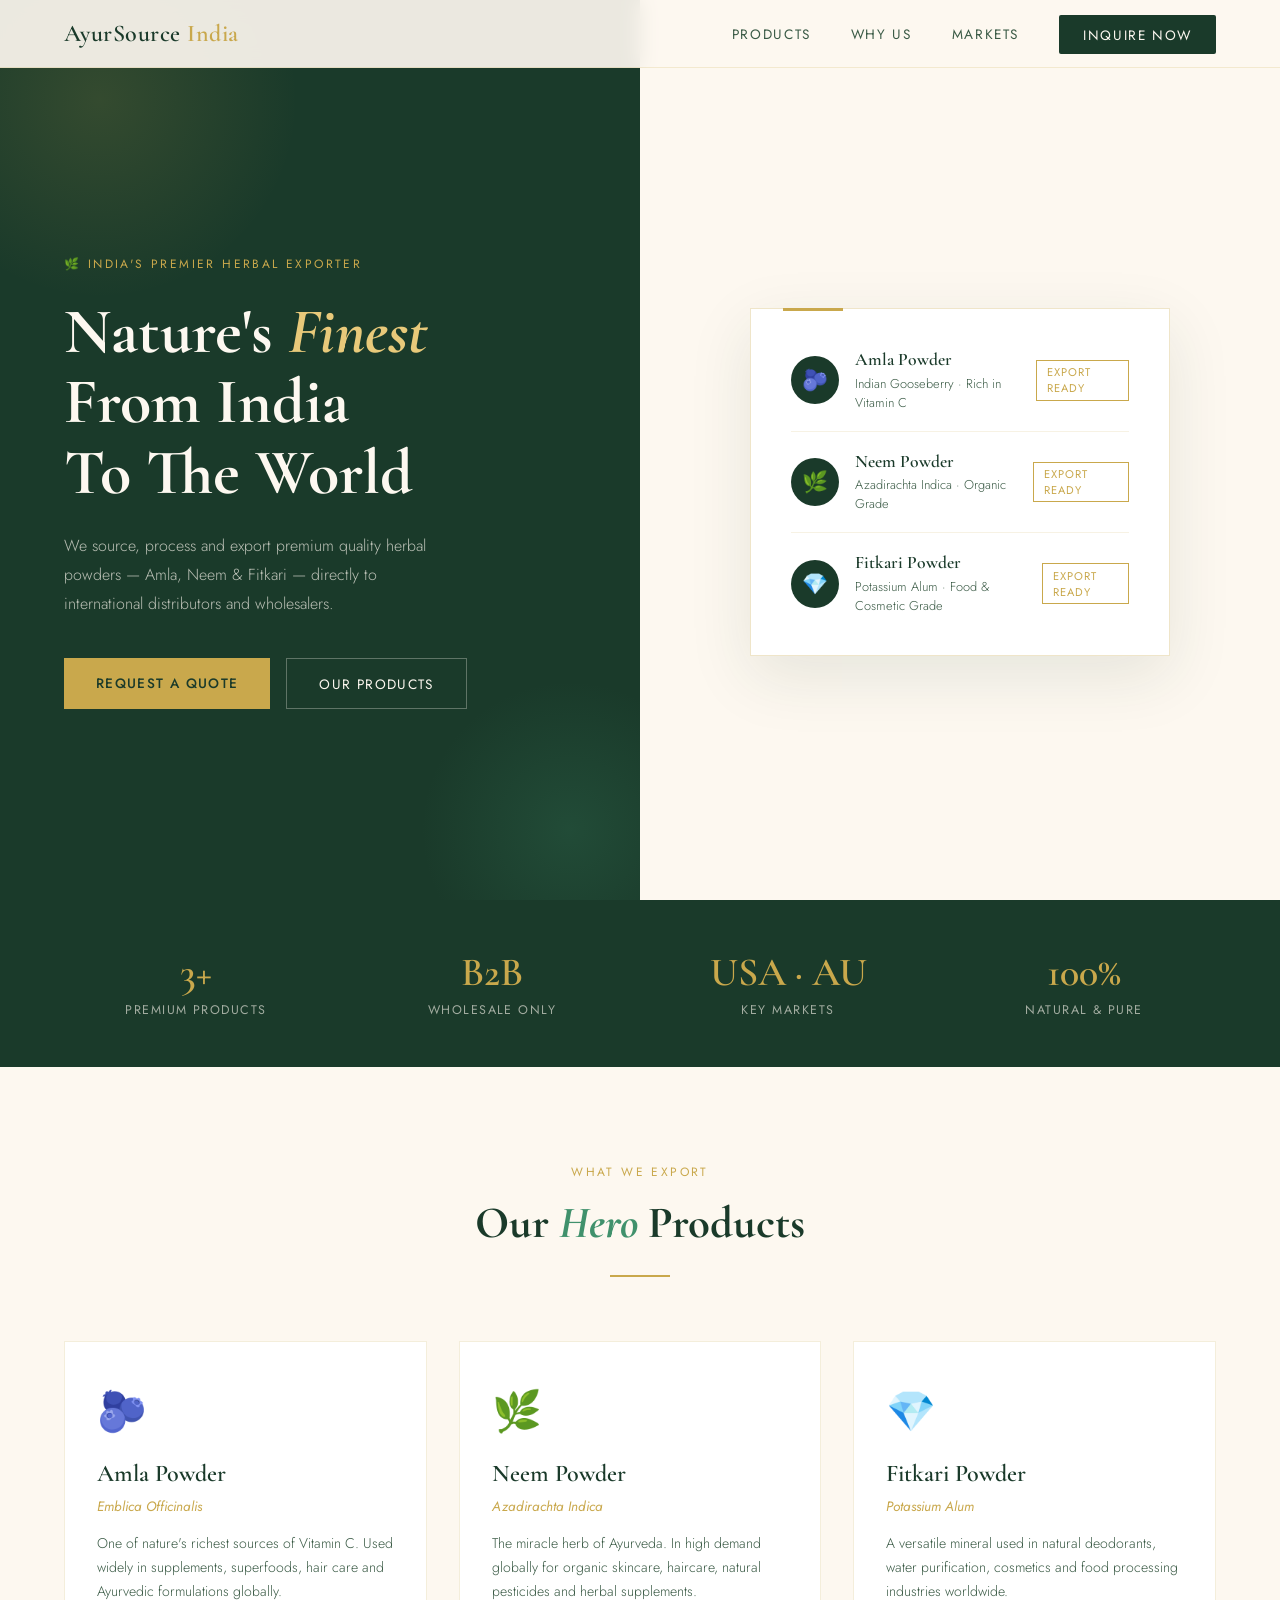
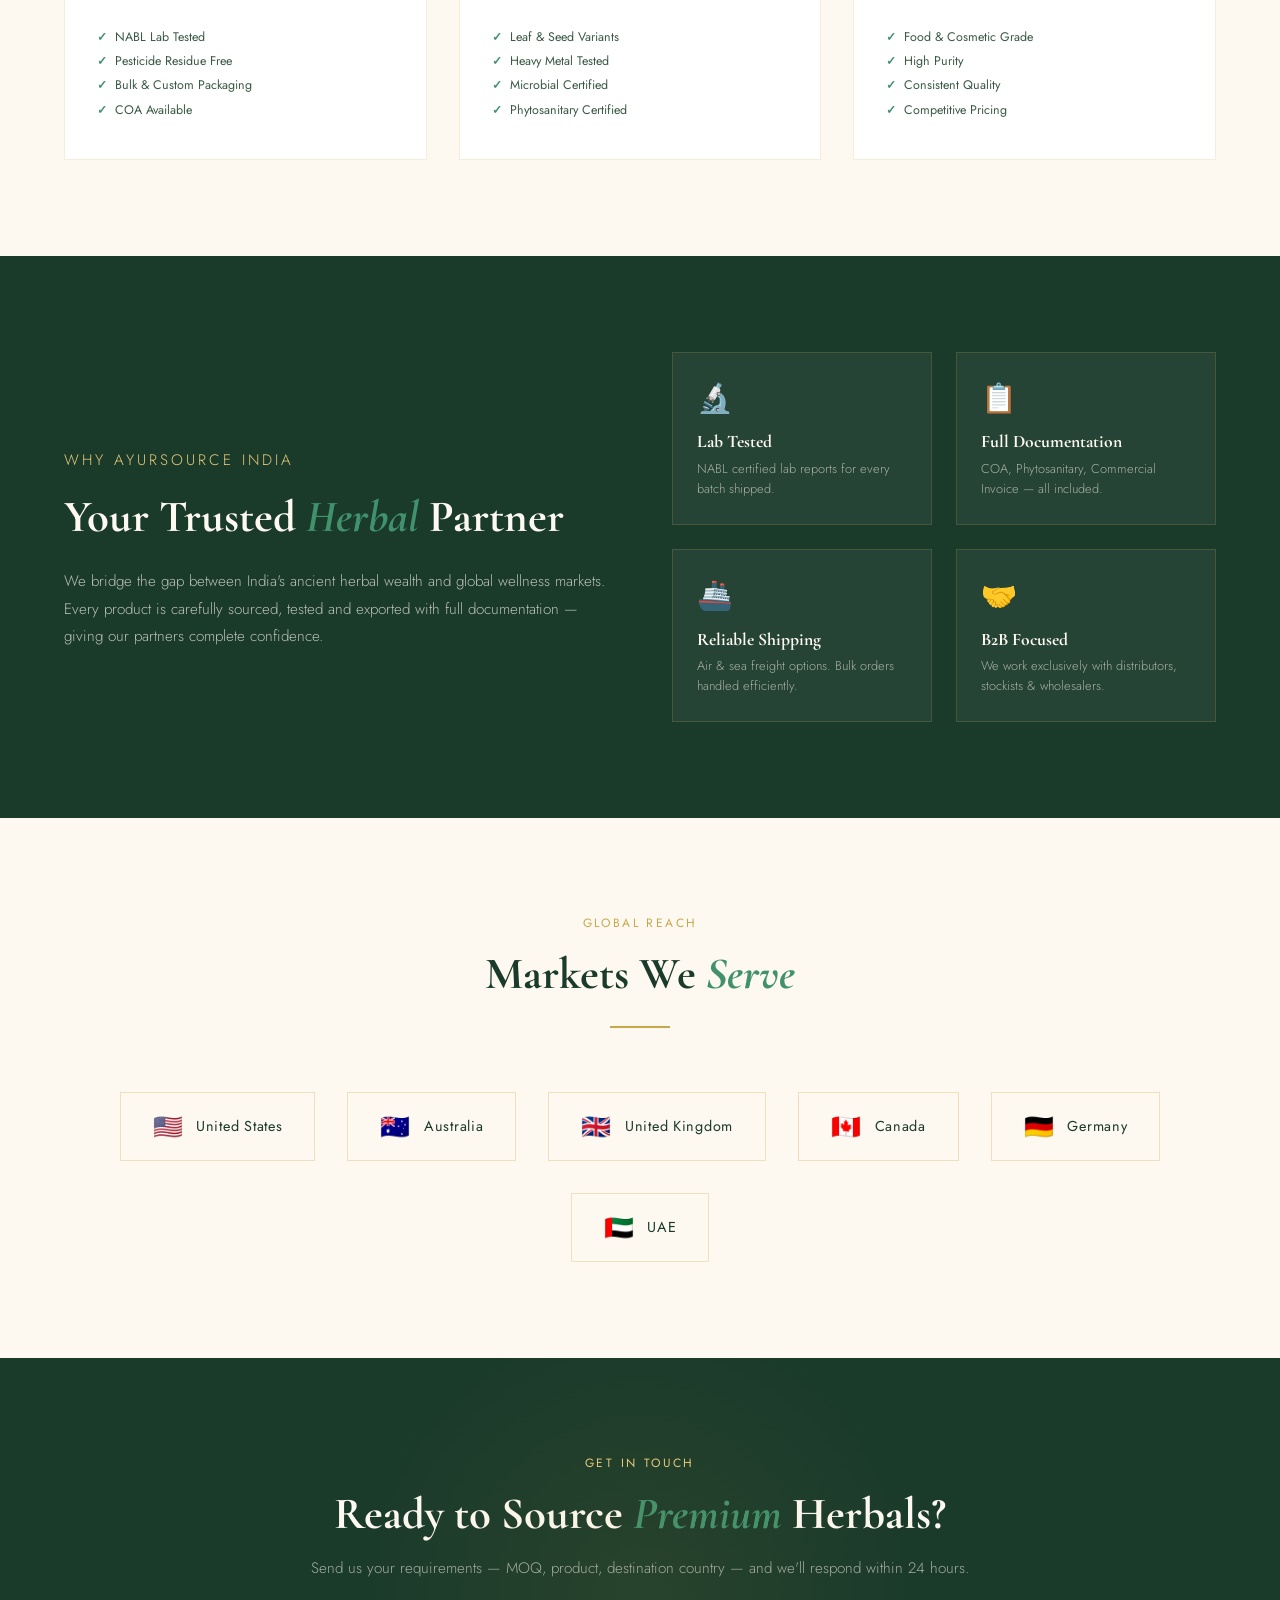
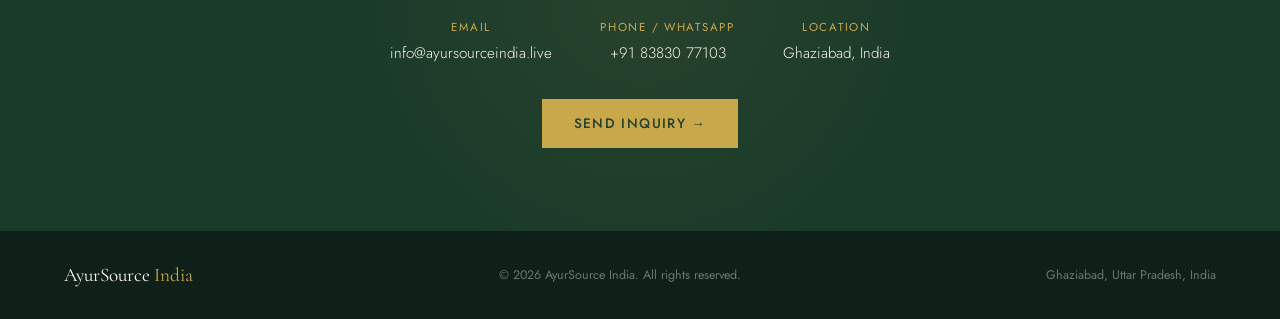
==== index.html @ c8646225 "Add files via upload" ====
<!DOCTYPE html>
<html lang="en">
<head>
<meta charset="UTF-8">
<meta name="viewport" content="width=device-width, initial-scale=1.0">
<title>AyurSource India — Premium Herbal Exports</title>
<link href="https://fonts.googleapis.com/css2?family=Cormorant+Garamond:ital,wght@0,400;0,600;1,400&family=Jost:wght@300;400;500&display=swap" rel="stylesheet">
<style>
  :root {
    --green-dark: #1a3a2a;
    --green-mid: #2d6a4f;
    --green-light: #40916c;
    --gold: #c9a84c;
    --gold-light: #e8c97a;
    --cream: #fdf8f0;
    --text-dark: #0f2018;
    --text-mid: #3a5a45;
  }

  * { margin: 0; padding: 0; box-sizing: border-box; }

  html { scroll-behavior: smooth; }

  body {
    font-family: 'Jost', sans-serif;
    background: var(--cream);
    color: var(--text-dark);
    overflow-x: hidden;
  }

  /* NAV */
  nav {
    position: fixed;
    top: 0; left: 0; right: 0;
    z-index: 100;
    display: flex;
    align-items: center;
    justify-content: space-between;
    padding: 1.2rem 4rem;
    background: rgba(253,248,240,0.92);
    backdrop-filter: blur(10px);
    border-bottom: 1px solid rgba(201,168,76,0.2);
  }

  .nav-logo {
    font-family: 'Cormorant Garamond', serif;
    font-size: 1.5rem;
    font-weight: 600;
    color: var(--green-dark);
    letter-spacing: 0.02em;
  }

  .nav-logo span { color: var(--gold); }

  .nav-links {
    display: flex;
    gap: 2.5rem;
    list-style: none;
  }

  .nav-links a {
    text-decoration: none;
    font-size: 0.85rem;
    font-weight: 400;
    letter-spacing: 0.12em;
    text-transform: uppercase;
    color: var(--text-mid);
    transition: color 0.3s;
  }

  .nav-links a:hover { color: var(--gold); }

  .nav-cta {
    background: var(--green-dark);
    color: var(--cream) !important;
    padding: 0.6rem 1.5rem;
    border-radius: 2px;
  }

  .nav-cta:hover { background: var(--gold); color: var(--green-dark) !important; }

  /* HERO */
  .hero {
    min-height: 100vh;
    display: grid;
    grid-template-columns: 1fr 1fr;
    position: relative;
    overflow: hidden;
  }

  .hero-left {
    background: var(--green-dark);
    display: flex;
    flex-direction: column;
    justify-content: center;
    padding: 8rem 4rem 4rem 4rem;
    position: relative;
    overflow: hidden;
  }

  .hero-left::before {
    content: '';
    position: absolute;
    top: -100px; left: -100px;
    width: 400px; height: 400px;
    background: radial-gradient(circle, rgba(201,168,76,0.15) 0%, transparent 70%);
    border-radius: 50%;
  }

  .hero-left::after {
    content: '';
    position: absolute;
    bottom: -80px; right: -80px;
    width: 300px; height: 300px;
    background: radial-gradient(circle, rgba(64,145,108,0.2) 0%, transparent 70%);
    border-radius: 50%;
  }

  .hero-tag {
    font-size: 0.75rem;
    letter-spacing: 0.2em;
    text-transform: uppercase;
    color: var(--gold);
    margin-bottom: 1.5rem;
    opacity: 0;
    animation: fadeUp 0.8s ease 0.2s forwards;
  }

  .hero-title {
    font-family: 'Cormorant Garamond', serif;
    font-size: 4rem;
    line-height: 1.1;
    color: var(--cream);
    margin-bottom: 1.5rem;
    opacity: 0;
    animation: fadeUp 0.8s ease 0.4s forwards;
  }

  .hero-title em {
    font-style: italic;
    color: var(--gold-light);
  }

  .hero-desc {
    font-size: 1rem;
    font-weight: 300;
    line-height: 1.8;
    color: rgba(253,248,240,0.7);
    max-width: 380px;
    margin-bottom: 2.5rem;
    opacity: 0;
    animation: fadeUp 0.8s ease 0.6s forwards;
  }

  .hero-btns {
    display: flex;
    gap: 1rem;
    opacity: 0;
    animation: fadeUp 0.8s ease 0.8s forwards;
  }

  .btn-primary {
    background: var(--gold);
    color: var(--green-dark);
    padding: 0.9rem 2rem;
    font-family: 'Jost', sans-serif;
    font-size: 0.85rem;
    font-weight: 500;
    letter-spacing: 0.1em;
    text-transform: uppercase;
    text-decoration: none;
    border: none;
    cursor: pointer;
    transition: all 0.3s;
  }

  .btn-primary:hover {
    background: var(--gold-light);
    transform: translateY(-2px);
  }

  .btn-outline {
    background: transparent;
    color: var(--cream);
    padding: 0.9rem 2rem;
    font-family: 'Jost', sans-serif;
    font-size: 0.85rem;
    font-weight: 400;
    letter-spacing: 0.1em;
    text-transform: uppercase;
    text-decoration: none;
    border: 1px solid rgba(253,248,240,0.3);
    transition: all 0.3s;
  }

  .btn-outline:hover {
    border-color: var(--gold);
    color: var(--gold);
  }

  .hero-right {
    background: var(--cream);
    display: flex;
    align-items: center;
    justify-content: center;
    padding: 8rem 4rem 4rem 4rem;
    position: relative;
  }

  .hero-visual {
    width: 100%;
    max-width: 420px;
    position: relative;
  }

  .hero-card {
    background: white;
    border: 1px solid rgba(201,168,76,0.3);
    padding: 2.5rem;
    position: relative;
    box-shadow: 0 20px 60px rgba(26,58,42,0.1);
    opacity: 0;
    animation: fadeIn 1s ease 0.6s forwards;
  }

  .hero-card::before {
    content: '';
    position: absolute;
    top: -1px; left: 2rem;
    width: 60px; height: 3px;
    background: var(--gold);
  }

  .product-list {
    list-style: none;
    display: flex;
    flex-direction: column;
    gap: 1.2rem;
  }

  .product-item {
    display: flex;
    align-items: center;
    gap: 1rem;
    padding-bottom: 1.2rem;
    border-bottom: 1px solid rgba(201,168,76,0.15);
  }

  .product-item:last-child { border-bottom: none; padding-bottom: 0; }

  .product-icon {
    width: 48px; height: 48px;
    background: var(--green-dark);
    border-radius: 50%;
    display: flex;
    align-items: center;
    justify-content: center;
    font-size: 1.3rem;
    flex-shrink: 0;
  }

  .product-info h3 {
    font-family: 'Cormorant Garamond', serif;
    font-size: 1.1rem;
    font-weight: 600;
    color: var(--green-dark);
  }

  .product-info p {
    font-size: 0.8rem;
    color: var(--text-mid);
    font-weight: 300;
    margin-top: 0.2rem;
  }

  .product-badge {
    margin-left: auto;
    font-size: 0.7rem;
    letter-spacing: 0.1em;
    text-transform: uppercase;
    color: var(--gold);
    border: 1px solid var(--gold);
    padding: 0.2rem 0.6rem;
  }

  /* STATS */
  .stats {
    background: var(--green-dark);
    padding: 3rem 4rem;
    display: grid;
    grid-template-columns: repeat(4, 1fr);
    gap: 2rem;
    text-align: center;
  }

  .stat-item {}

  .stat-num {
    font-family: 'Cormorant Garamond', serif;
    font-size: 2.5rem;
    color: var(--gold);
    font-weight: 600;
  }

  .stat-label {
    font-size: 0.78rem;
    letter-spacing: 0.12em;
    text-transform: uppercase;
    color: rgba(253,248,240,0.6);
    margin-top: 0.3rem;
  }

  /* PRODUCTS SECTION */
  .section {
    padding: 6rem 4rem;
  }

  .section-header {
    text-align: center;
    margin-bottom: 4rem;
  }

  .section-tag {
    font-size: 0.75rem;
    letter-spacing: 0.2em;
    text-transform: uppercase;
    color: var(--gold);
    margin-bottom: 1rem;
  }

  .section-title {
    font-family: 'Cormorant Garamond', serif;
    font-size: 2.8rem;
    color: var(--green-dark);
    line-height: 1.2;
  }

  .section-title em { font-style: italic; color: var(--green-light); }

  .products-grid {
    display: grid;
    grid-template-columns: repeat(3, 1fr);
    gap: 2rem;
  }

  .product-card {
    border: 1px solid rgba(201,168,76,0.2);
    padding: 2.5rem 2rem;
    position: relative;
    transition: all 0.3s;
    background: white;
  }

  .product-card:hover {
    border-color: var(--gold);
    transform: translateY(-4px);
    box-shadow: 0 20px 40px rgba(26,58,42,0.1);
  }

  .product-card::after {
    content: '';
    position: absolute;
    bottom: 0; left: 0;
    width: 0; height: 2px;
    background: var(--gold);
    transition: width 0.3s;
  }

  .product-card:hover::after { width: 100%; }

  .pc-emoji { font-size: 2.5rem; margin-bottom: 1.2rem; display: block; }

  .pc-name {
    font-family: 'Cormorant Garamond', serif;
    font-size: 1.5rem;
    font-weight: 600;
    color: var(--green-dark);
    margin-bottom: 0.5rem;
  }

  .pc-hindi {
    font-size: 0.85rem;
    color: var(--gold);
    font-style: italic;
    margin-bottom: 1rem;
  }

  .pc-desc {
    font-size: 0.88rem;
    line-height: 1.7;
    color: var(--text-mid);
    font-weight: 300;
    margin-bottom: 1.5rem;
  }

  .pc-specs {
    display: flex;
    flex-direction: column;
    gap: 0.4rem;
  }

  .pc-spec {
    font-size: 0.78rem;
    color: var(--text-mid);
    display: flex;
    align-items: center;
    gap: 0.5rem;
  }

  .pc-spec::before {
    content: '✓';
    color: var(--green-light);
    font-weight: bold;
  }

  /* WHY US */
  .why-section {
    background: var(--green-dark);
    padding: 6rem 4rem;
  }

  .why-grid {
    display: grid;
    grid-template-columns: 1fr 1fr;
    gap: 4rem;
    align-items: center;
  }

  .why-left .section-tag { color: var(--gold-light); }

  .why-left .section-title { color: var(--cream); }

  .why-left p {
    font-size: 0.95rem;
    line-height: 1.8;
    color: rgba(253,248,240,0.7);
    margin-top: 1.5rem;
    font-weight: 300;
  }

  .why-features {
    display: grid;
    grid-template-columns: 1fr 1fr;
    gap: 1.5rem;
  }

  .why-feature {
    background: rgba(253,248,240,0.05);
    border: 1px solid rgba(201,168,76,0.2);
    padding: 1.5rem;
    transition: all 0.3s;
  }

  .why-feature:hover {
    background: rgba(201,168,76,0.1);
    border-color: var(--gold);
  }

  .wf-icon { font-size: 1.8rem; margin-bottom: 0.8rem; }

  .wf-title {
    font-family: 'Cormorant Garamond', serif;
    font-size: 1.1rem;
    color: var(--cream);
    margin-bottom: 0.4rem;
  }

  .wf-desc {
    font-size: 0.8rem;
    color: rgba(253,248,240,0.6);
    font-weight: 300;
    line-height: 1.6;
  }

  /* MARKETS */
  .markets {
    padding: 6rem 4rem;
    text-align: center;
  }

  .markets-row {
    display: flex;
    justify-content: center;
    gap: 2rem;
    margin-top: 3rem;
    flex-wrap: wrap;
  }

  .market-chip {
    display: flex;
    align-items: center;
    gap: 0.8rem;
    padding: 1rem 2rem;
    border: 1px solid rgba(201,168,76,0.3);
    font-size: 0.9rem;
    color: var(--green-dark);
    font-weight: 400;
    letter-spacing: 0.05em;
    transition: all 0.3s;
  }

  .market-chip:hover {
    background: var(--green-dark);
    color: var(--cream);
    border-color: var(--green-dark);
  }

  .market-flag { font-size: 1.5rem; }

  /* CONTACT */
  .contact {
    background: var(--green-dark);
    padding: 6rem 4rem;
    text-align: center;
    position: relative;
    overflow: hidden;
  }

  .contact::before {
    content: '';
    position: absolute;
    top: 50%; left: 50%;
    transform: translate(-50%, -50%);
    width: 600px; height: 600px;
    background: radial-gradient(circle, rgba(201,168,76,0.08) 0%, transparent 70%);
    border-radius: 50%;
    pointer-events: none;
  }

  .contact .section-tag { color: var(--gold-light); }
  .contact .section-title { color: var(--cream); margin-bottom: 1rem; }

  .contact-sub {
    font-size: 0.95rem;
    color: rgba(253,248,240,0.6);
    font-weight: 300;
    margin-bottom: 2.5rem;
  }

  .contact-info {
    display: flex;
    justify-content: center;
    gap: 3rem;
    margin-bottom: 3rem;
    flex-wrap: wrap;
  }

  .contact-item {
    display: flex;
    flex-direction: column;
    align-items: center;
    gap: 0.4rem;
  }

  .contact-item-label {
    font-size: 0.72rem;
    letter-spacing: 0.15em;
    text-transform: uppercase;
    color: var(--gold);
  }

  .contact-item-value {
    font-size: 0.95rem;
    color: var(--cream);
    font-weight: 300;
  }

  /* FOOTER */
  footer {
    background: var(--text-dark);
    padding: 2rem 4rem;
    display: flex;
    justify-content: space-between;
    align-items: center;
  }

  .footer-logo {
    font-family: 'Cormorant Garamond', serif;
    font-size: 1.2rem;
    color: var(--cream);
  }

  .footer-logo span { color: var(--gold); }

  footer p {
    font-size: 0.78rem;
    color: rgba(253,248,240,0.4);
  }

  /* ANIMATIONS */
  @keyframes fadeUp {
    from { opacity: 0; transform: translateY(20px); }
    to { opacity: 1; transform: translateY(0); }
  }

  @keyframes fadeIn {
    from { opacity: 0; }
    to { opacity: 1; }
  }

  /* DIVIDER */
  .gold-divider {
    width: 60px; height: 2px;
    background: var(--gold);
    margin: 1.5rem auto;
  }
</style>
</head>
<body>

<!-- NAV -->
<nav>
  <div class="nav-logo">AyurSource <span>India</span></div>
  <ul class="nav-links">
    <li><a href="#products">Products</a></li>
    <li><a href="#why">Why Us</a></li>
    <li><a href="#markets">Markets</a></li>
    <li><a href="#contact" class="nav-cta">Inquire Now</a></li>
  </ul>
</nav>

<!-- HERO -->
<section class="hero">
  <div class="hero-left">
    <p class="hero-tag">🌿 India's Premier Herbal Exporter</p>
    <h1 class="hero-title">Nature's <em>Finest</em><br>From India<br>To The World</h1>
    <p class="hero-desc">We source, process and export premium quality herbal powders — Amla, Neem & Fitkari — directly to international distributors and wholesalers.</p>
    <div class="hero-btns">
      <a href="#contact" class="btn-primary">Request a Quote</a>
      <a href="#products" class="btn-outline">Our Products</a>
    </div>
  </div>
  <div class="hero-right">
    <div class="hero-visual">
      <div class="hero-card">
        <ul class="product-list">
          <li class="product-item">
            <div class="product-icon">🫐</div>
            <div class="product-info">
              <h3>Amla Powder</h3>
              <p>Indian Gooseberry · Rich in Vitamin C</p>
            </div>
            <span class="product-badge">Export Ready</span>
          </li>
          <li class="product-item">
            <div class="product-icon">🌿</div>
            <div class="product-info">
              <h3>Neem Powder</h3>
              <p>Azadirachta Indica · Organic Grade</p>
            </div>
            <span class="product-badge">Export Ready</span>
          </li>
          <li class="product-item">
            <div class="product-icon">💎</div>
            <div class="product-info">
              <h3>Fitkari Powder</h3>
              <p>Potassium Alum · Food & Cosmetic Grade</p>
            </div>
            <span class="product-badge">Export Ready</span>
          </li>
        </ul>
      </div>
    </div>
  </div>
</section>

<!-- STATS -->
<div class="stats">
  <div class="stat-item">
    <div class="stat-num">3+</div>
    <div class="stat-label">Premium Products</div>
  </div>
  <div class="stat-item">
    <div class="stat-num">B2B</div>
    <div class="stat-label">Wholesale Only</div>
  </div>
  <div class="stat-item">
    <div class="stat-num">USA · AU</div>
    <div class="stat-label">Key Markets</div>
  </div>
  <div class="stat-item">
    <div class="stat-num">100%</div>
    <div class="stat-label">Natural & Pure</div>
  </div>
</div>

<!-- PRODUCTS -->
<section class="section" id="products">
  <div class="section-header">
    <p class="section-tag">What We Export</p>
    <h2 class="section-title">Our <em>Hero</em> Products</h2>
    <div class="gold-divider"></div>
  </div>
  <div class="products-grid">
    <div class="product-card">
      <span class="pc-emoji">🫐</span>
      <h3 class="pc-name">Amla Powder</h3>
      <p class="pc-hindi">Emblica Officinalis</p>
      <p class="pc-desc">One of nature's richest sources of Vitamin C. Used widely in supplements, superfoods, hair care and Ayurvedic formulations globally.</p>
      <div class="pc-specs">
        <span class="pc-spec">NABL Lab Tested</span>
        <span class="pc-spec">Pesticide Residue Free</span>
        <span class="pc-spec">Bulk & Custom Packaging</span>
        <span class="pc-spec">COA Available</span>
      </div>
    </div>
    <div class="product-card">
      <span class="pc-emoji">🌿</span>
      <h3 class="pc-name">Neem Powder</h3>
      <p class="pc-hindi">Azadirachta Indica</p>
      <p class="pc-desc">The miracle herb of Ayurveda. In high demand globally for organic skincare, haircare, natural pesticides and herbal supplements.</p>
      <div class="pc-specs">
        <span class="pc-spec">Leaf & Seed Variants</span>
        <span class="pc-spec">Heavy Metal Tested</span>
        <span class="pc-spec">Microbial Certified</span>
        <span class="pc-spec">Phytosanitary Certified</span>
      </div>
    </div>
    <div class="product-card">
      <span class="pc-emoji">💎</span>
      <h3 class="pc-name">Fitkari Powder</h3>
      <p class="pc-hindi">Potassium Alum</p>
      <p class="pc-desc">A versatile mineral used in natural deodorants, water purification, cosmetics and food processing industries worldwide.</p>
      <div class="pc-specs">
        <span class="pc-spec">Food & Cosmetic Grade</span>
        <span class="pc-spec">High Purity</span>
        <span class="pc-spec">Consistent Quality</span>
        <span class="pc-spec">Competitive Pricing</span>
      </div>
    </div>
  </div>
</section>

<!-- WHY US -->
<section class="why-section" id="why">
  <div class="why-grid">
    <div class="why-left">
      <p class="section-tag">Why AyurSource India</p>
      <h2 class="section-title">Your Trusted <em>Herbal</em> Partner</h2>
      <p>We bridge the gap between India's ancient herbal wealth and global wellness markets. Every product is carefully sourced, tested and exported with full documentation — giving our partners complete confidence.</p>
    </div>
    <div class="why-features">
      <div class="why-feature">
        <div class="wf-icon">🔬</div>
        <h4 class="wf-title">Lab Tested</h4>
        <p class="wf-desc">NABL certified lab reports for every batch shipped.</p>
      </div>
      <div class="why-feature">
        <div class="wf-icon">📋</div>
        <h4 class="wf-title">Full Documentation</h4>
        <p class="wf-desc">COA, Phytosanitary, Commercial Invoice — all included.</p>
      </div>
      <div class="why-feature">
        <div class="wf-icon">🚢</div>
        <h4 class="wf-title">Reliable Shipping</h4>
        <p class="wf-desc">Air & sea freight options. Bulk orders handled efficiently.</p>
      </div>
      <div class="why-feature">
        <div class="wf-icon">🤝</div>
        <h4 class="wf-title">B2B Focused</h4>
        <p class="wf-desc">We work exclusively with distributors, stockists & wholesalers.</p>
      </div>
    </div>
  </div>
</section>

<!-- MARKETS -->
<section class="markets" id="markets">
  <div class="section-header">
    <p class="section-tag">Global Reach</p>
    <h2 class="section-title">Markets We <em>Serve</em></h2>
    <div class="gold-divider"></div>
  </div>
  <div class="markets-row">
    <div class="market-chip"><span class="market-flag">🇺🇸</span> United States</div>
    <div class="market-chip"><span class="market-flag">🇦🇺</span> Australia</div>
    <div class="market-chip"><span class="market-flag">🇬🇧</span> United Kingdom</div>
    <div class="market-chip"><span class="market-flag">🇨🇦</span> Canada</div>
    <div class="market-chip"><span class="market-flag">🇩🇪</span> Germany</div>
    <div class="market-chip"><span class="market-flag">🇦🇪</span> UAE</div>
  </div>
</section>

<!-- CONTACT -->
<section class="contact" id="contact">
  <p class="section-tag">Get In Touch</p>
  <h2 class="section-title">Ready to Source <em>Premium</em> Herbals?</h2>
  <p class="contact-sub">Send us your requirements — MOQ, product, destination country — and we'll respond within 24 hours.</p>
  <div class="contact-info">
    <div class="contact-item">
      <span class="contact-item-label">Email</span>
      <span class="contact-item-value">info@ayursourceindia.live</span>
    </div>
    <div class="contact-item">
      <span class="contact-item-label">Phone / WhatsApp</span>
      <span class="contact-item-value">+91 83830 77103</span>
    </div>
    <div class="contact-item">
      <span class="contact-item-label">Location</span>
      <span class="contact-item-value">Ghaziabad, India</span>
    </div>
  </div>
  <a href="mailto:info@ayursourceindia.live" class="btn-primary">Send Inquiry →</a>
</section>

<!-- FOOTER -->
<footer>
  <div class="footer-logo">AyurSource <span>India</span></div>
  <p>© 2026 AyurSource India. All rights reserved.</p>
  <p>Ghaziabad, Uttar Pradesh, India</p>
</footer>

</body>
</html>
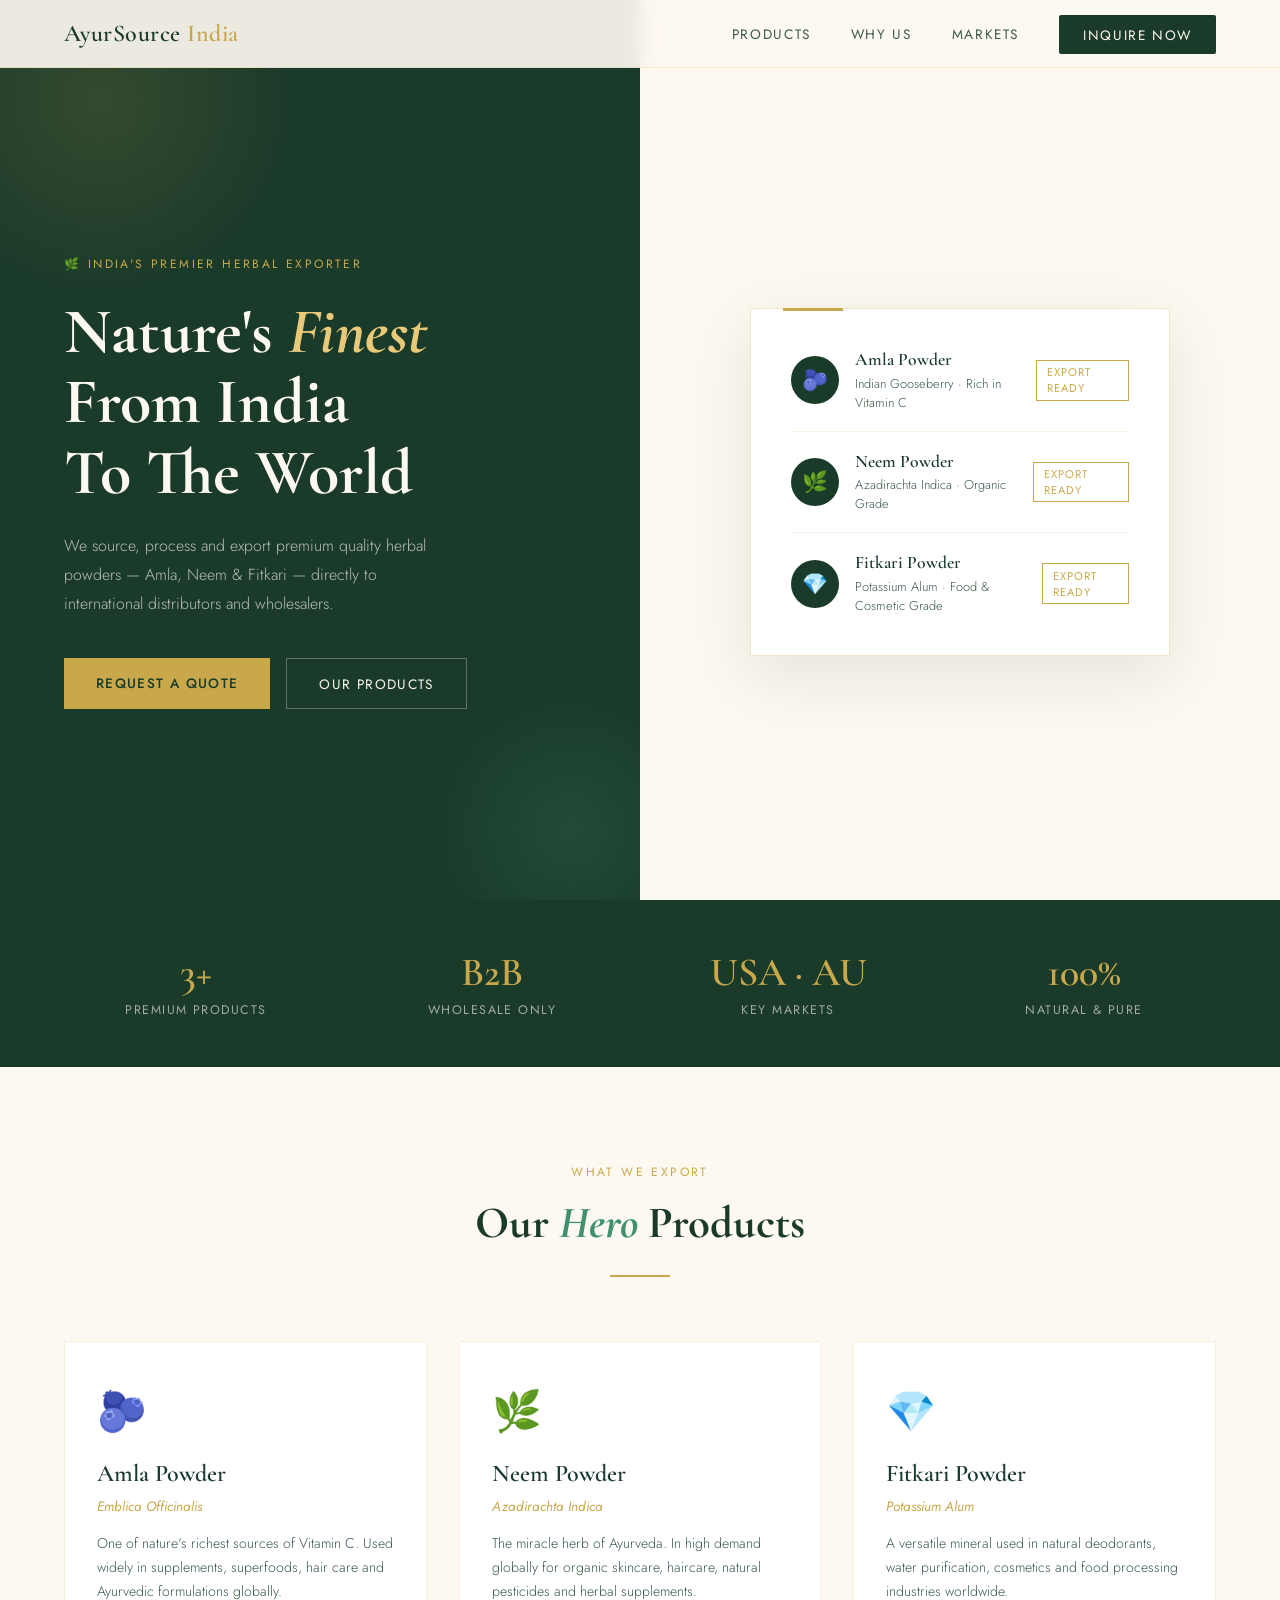
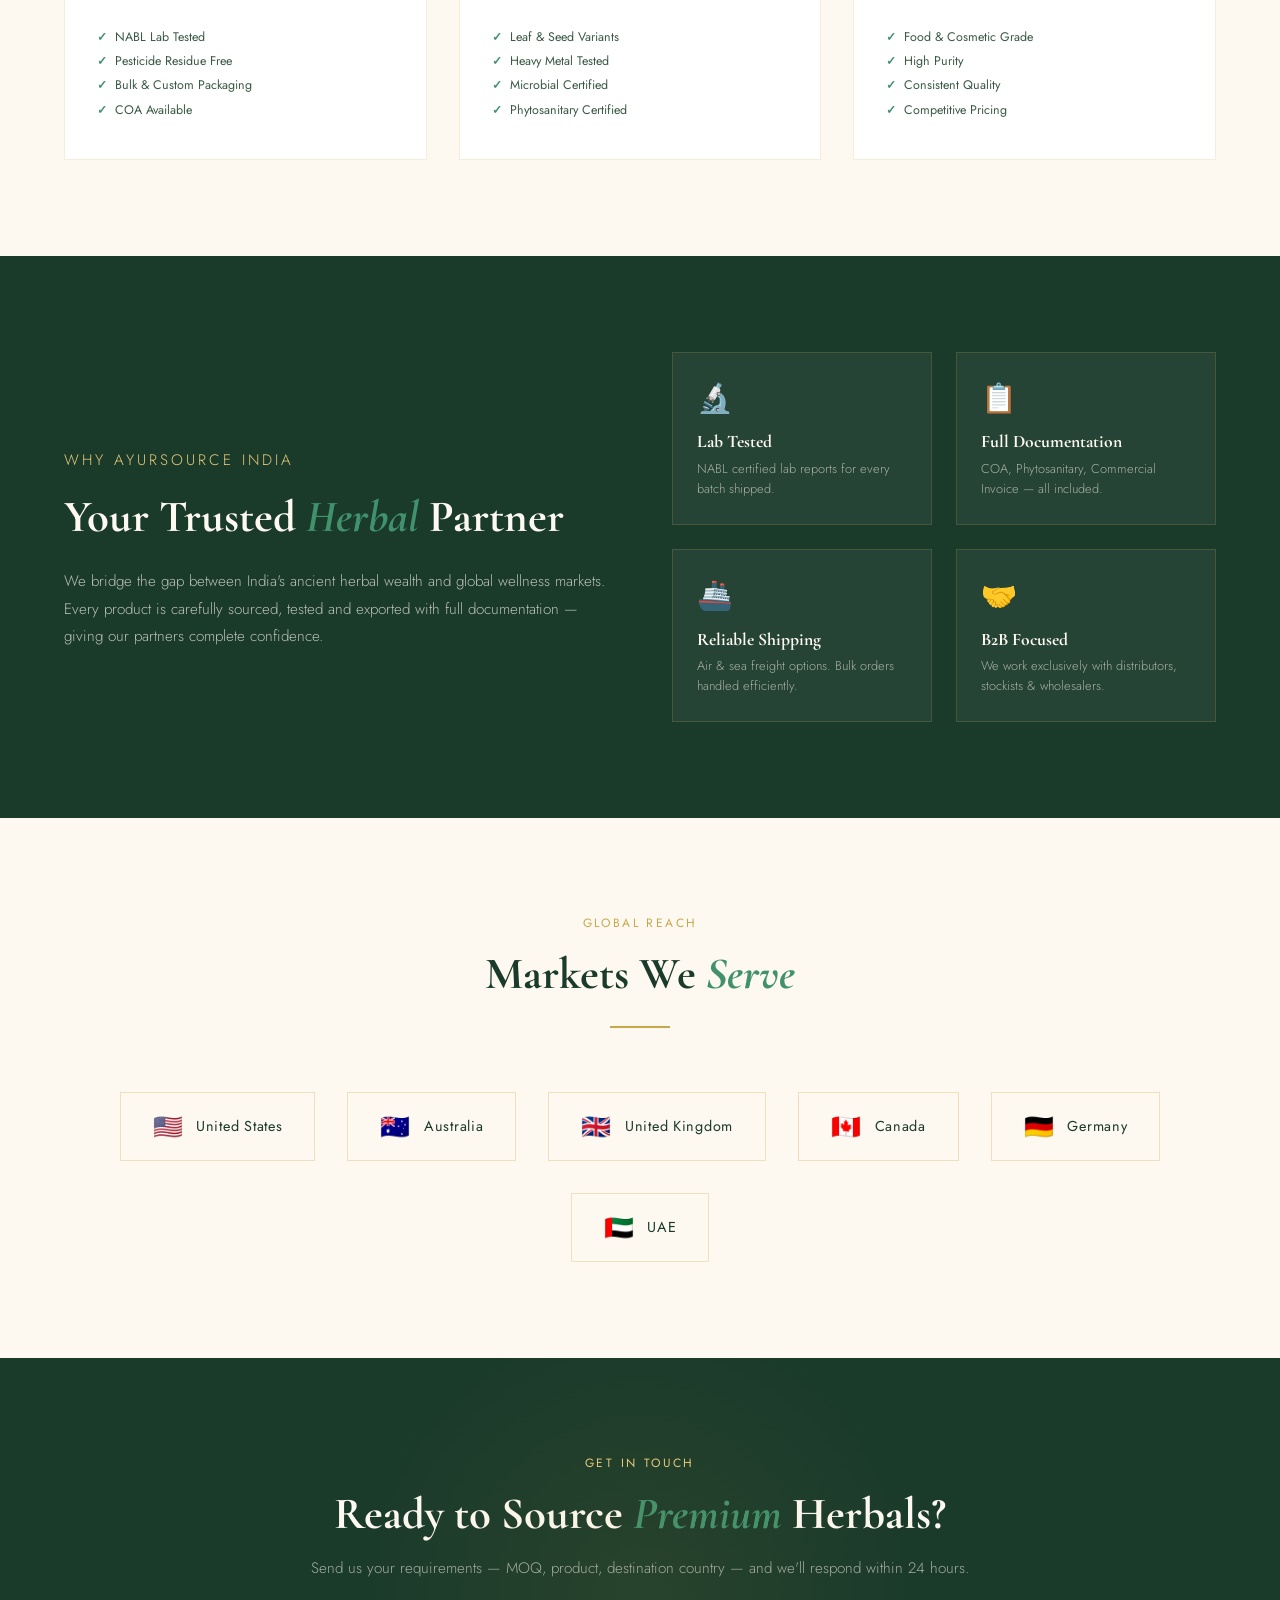
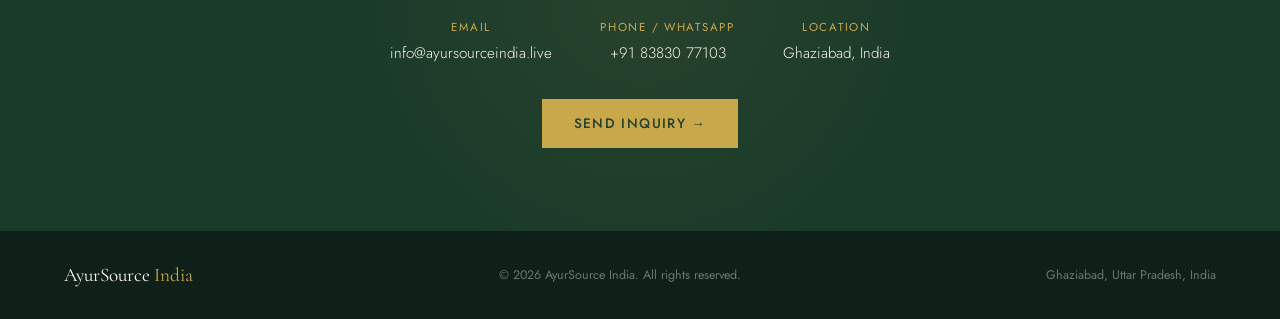
==== commit fb514984: "Add files via upload" ====
--- a/index.html
+++ b/index.html
@@ -604,6 +604,150 @@
     background: var(--gold);
     margin: 1.5rem auto;
   }
+
+  /* HAMBURGER */
+  .hamburger {
+    display: none;
+    flex-direction: column;
+    gap: 5px;
+    cursor: pointer;
+    padding: 4px;
+  }
+
+  .hamburger span {
+    display: block;
+    width: 24px;
+    height: 2px;
+    background: var(--green-dark);
+    transition: all 0.3s;
+  }
+
+  /* MOBILE */
+  @media (max-width: 768px) {
+    nav {
+      padding: 1rem 1.2rem;
+    }
+
+    .hamburger { display: flex; }
+
+    .nav-links {
+      display: none;
+      position: fixed;
+      top: 56px; left: 0; right: 0;
+      background: var(--cream);
+      flex-direction: column;
+      gap: 0;
+      padding: 0;
+      border-bottom: 2px solid var(--gold);
+      z-index: 99;
+    }
+
+    .nav-links.open { display: flex; }
+
+    .nav-links li { border-bottom: 1px solid rgba(201,168,76,0.15); }
+
+    .nav-links a {
+      display: block;
+      padding: 1rem 1.5rem;
+      font-size: 0.9rem;
+    }
+
+    .nav-cta {
+      margin: 0.8rem 1.2rem;
+      text-align: center;
+      border-radius: 2px;
+    }
+
+    /* HERO */
+    .hero {
+      grid-template-columns: 1fr;
+      min-height: auto;
+    }
+
+    .hero-left {
+      padding: 7rem 1.5rem 3rem;
+    }
+
+    .hero-title { font-size: 2.6rem; }
+
+    .hero-right {
+      padding: 2rem 1.5rem 3rem;
+    }
+
+    .hero-btns {
+      flex-direction: column;
+      gap: 0.8rem;
+    }
+
+    .btn-primary, .btn-outline {
+      text-align: center;
+    }
+
+    /* STATS */
+    .stats {
+      grid-template-columns: repeat(2, 1fr);
+      padding: 2rem 1.5rem;
+      gap: 1.5rem;
+    }
+
+    /* SECTIONS */
+    .section { padding: 3.5rem 1.5rem; }
+
+    .section-title { font-size: 2rem; }
+
+    .products-grid {
+      grid-template-columns: 1fr;
+      gap: 1.5rem;
+    }
+
+    /* WHY */
+    .why-section { padding: 3.5rem 1.5rem; }
+
+    .why-grid {
+      grid-template-columns: 1fr;
+      gap: 2.5rem;
+    }
+
+    .why-features {
+      grid-template-columns: 1fr 1fr;
+    }
+
+    /* MARKETS */
+    .markets { padding: 3.5rem 1.5rem; }
+
+    .markets-row {
+      gap: 0.8rem;
+    }
+
+    .market-chip {
+      padding: 0.7rem 1.2rem;
+      font-size: 0.82rem;
+    }
+
+    /* CONTACT */
+    .contact { padding: 3.5rem 1.5rem; }
+
+    .contact-info {
+      flex-direction: column;
+      gap: 1.5rem;
+      align-items: flex-start;
+      text-align: left;
+    }
+
+    /* FOOTER */
+    footer {
+      flex-direction: column;
+      gap: 0.5rem;
+      text-align: center;
+      padding: 1.5rem 1.2rem;
+    }
+  }
+
+  @media (max-width: 400px) {
+    .hero-title { font-size: 2.1rem; }
+    .stats { grid-template-columns: 1fr 1fr; }
+    .why-features { grid-template-columns: 1fr; }
+  }
 </style>
 </head>
 <body>
@@ -611,6 +755,9 @@
 <!-- NAV -->
 <nav>
   <div class="nav-logo">AyurSource <span>India</span></div>
+  <div class="hamburger" onclick="document.querySelector('.nav-links').classList.toggle('open')">
+    <span></span><span></span><span></span>
+  </div>
   <ul class="nav-links">
     <li><a href="#products">Products</a></li>
     <li><a href="#why">Why Us</a></li>
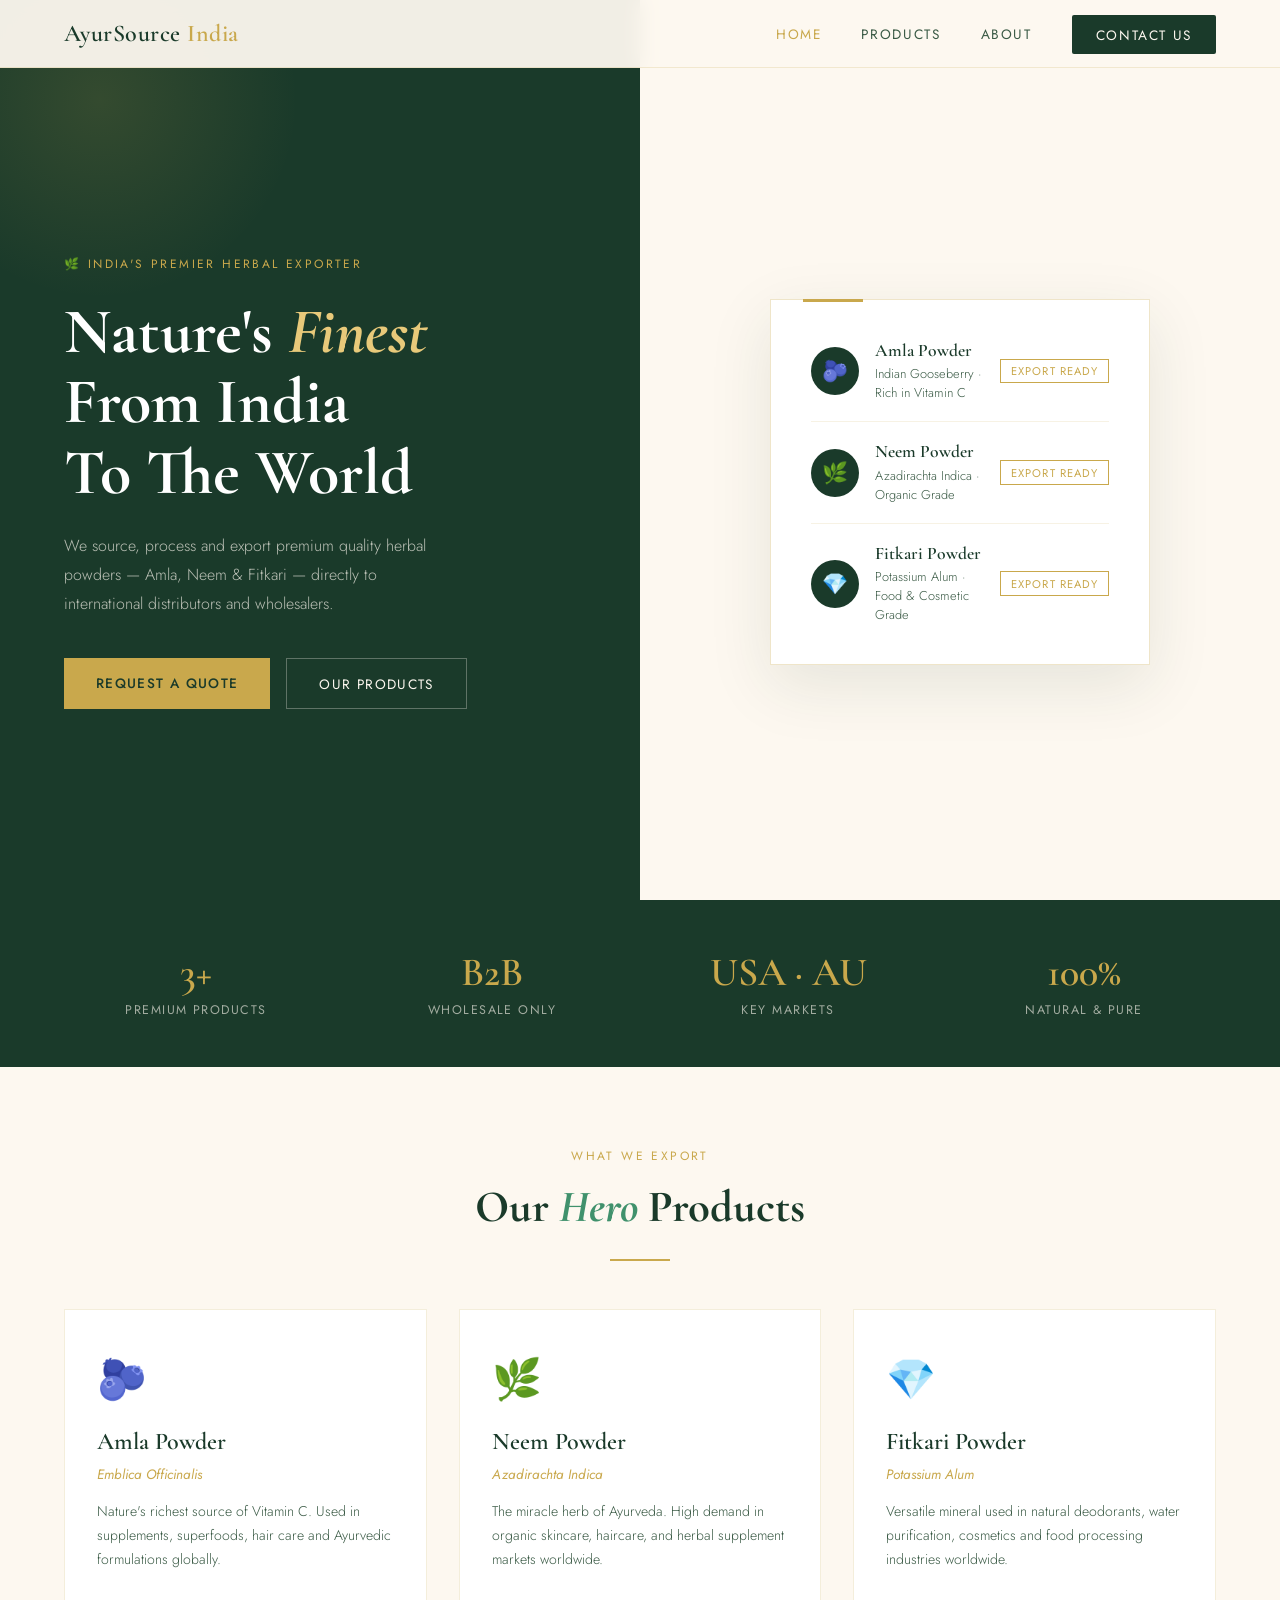
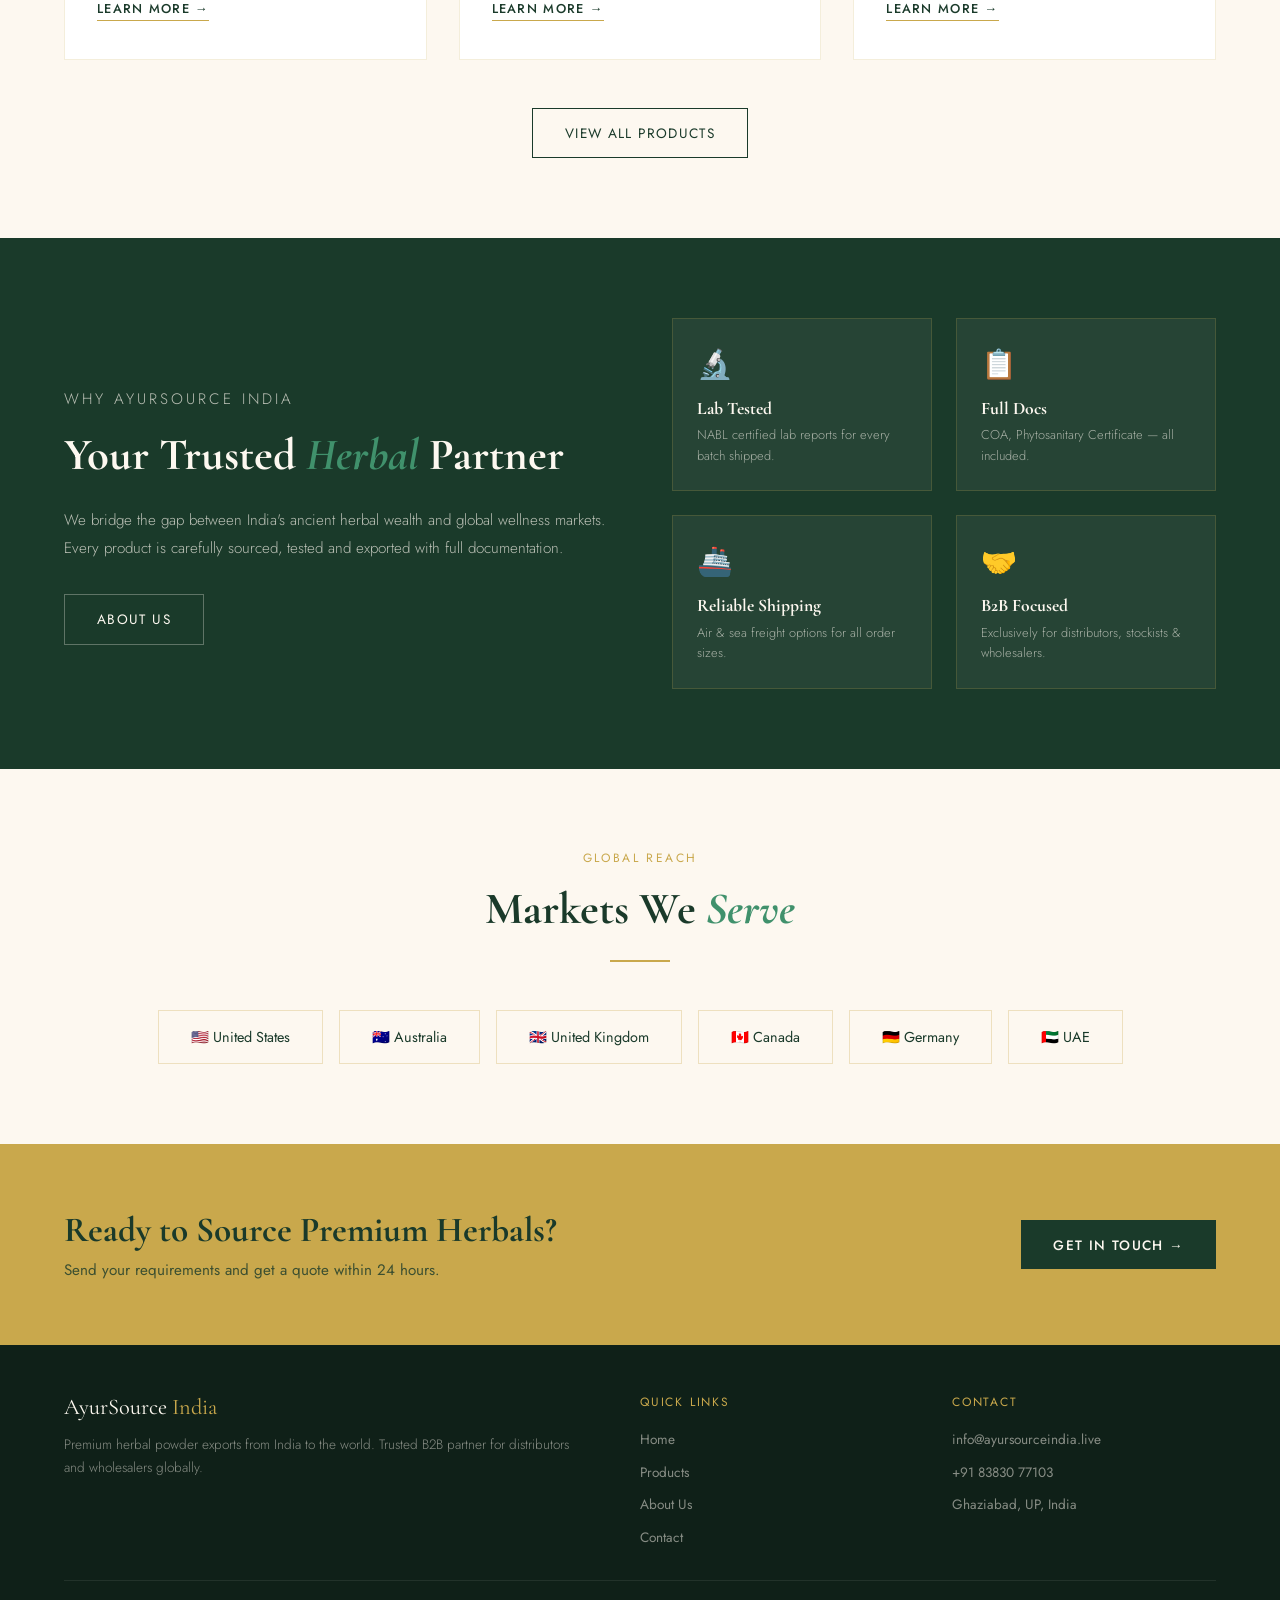
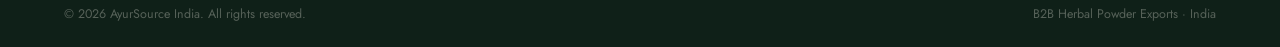
==== commit 431a0c8d: "Add files via upload" ====
--- a/index.html
+++ b/index.html
@@ -4,765 +4,100 @@
 <meta charset="UTF-8">
 <meta name="viewport" content="width=device-width, initial-scale=1.0">
 <title>AyurSource India — Premium Herbal Exports</title>
-<link href="https://fonts.googleapis.com/css2?family=Cormorant+Garamond:ital,wght@0,400;0,600;1,400&family=Jost:wght@300;400;500&display=swap" rel="stylesheet">
+<link rel="stylesheet" href="style.css">
 <style>
-  :root {
-    --green-dark: #1a3a2a;
-    --green-mid: #2d6a4f;
-    --green-light: #40916c;
-    --gold: #c9a84c;
-    --gold-light: #e8c97a;
-    --cream: #fdf8f0;
-    --text-dark: #0f2018;
-    --text-mid: #3a5a45;
-  }
-
-  * { margin: 0; padding: 0; box-sizing: border-box; }
-
-  html { scroll-behavior: smooth; }
-
-  body {
-    font-family: 'Jost', sans-serif;
-    background: var(--cream);
-    color: var(--text-dark);
-    overflow-x: hidden;
-  }
-
-  /* NAV */
-  nav {
-    position: fixed;
-    top: 0; left: 0; right: 0;
-    z-index: 100;
-    display: flex;
-    align-items: center;
-    justify-content: space-between;
-    padding: 1.2rem 4rem;
-    background: rgba(253,248,240,0.92);
-    backdrop-filter: blur(10px);
-    border-bottom: 1px solid rgba(201,168,76,0.2);
-  }
-
-  .nav-logo {
-    font-family: 'Cormorant Garamond', serif;
-    font-size: 1.5rem;
-    font-weight: 600;
-    color: var(--green-dark);
-    letter-spacing: 0.02em;
-  }
-
-  .nav-logo span { color: var(--gold); }
-
-  .nav-links {
-    display: flex;
-    gap: 2.5rem;
-    list-style: none;
-  }
-
-  .nav-links a {
-    text-decoration: none;
-    font-size: 0.85rem;
-    font-weight: 400;
-    letter-spacing: 0.12em;
-    text-transform: uppercase;
-    color: var(--text-mid);
-    transition: color 0.3s;
-  }
-
-  .nav-links a:hover { color: var(--gold); }
-
-  .nav-cta {
-    background: var(--green-dark);
-    color: var(--cream) !important;
-    padding: 0.6rem 1.5rem;
-    border-radius: 2px;
-  }
-
-  .nav-cta:hover { background: var(--gold); color: var(--green-dark) !important; }
-
   /* HERO */
-  .hero {
-    min-height: 100vh;
-    display: grid;
-    grid-template-columns: 1fr 1fr;
-    position: relative;
-    overflow: hidden;
-  }
-
-  .hero-left {
-    background: var(--green-dark);
-    display: flex;
-    flex-direction: column;
-    justify-content: center;
-    padding: 8rem 4rem 4rem 4rem;
-    position: relative;
-    overflow: hidden;
-  }
-
-  .hero-left::before {
-    content: '';
-    position: absolute;
-    top: -100px; left: -100px;
-    width: 400px; height: 400px;
-    background: radial-gradient(circle, rgba(201,168,76,0.15) 0%, transparent 70%);
-    border-radius: 50%;
-  }
-
-  .hero-left::after {
-    content: '';
-    position: absolute;
-    bottom: -80px; right: -80px;
-    width: 300px; height: 300px;
-    background: radial-gradient(circle, rgba(64,145,108,0.2) 0%, transparent 70%);
-    border-radius: 50%;
-  }
-
-  .hero-tag {
-    font-size: 0.75rem;
-    letter-spacing: 0.2em;
-    text-transform: uppercase;
-    color: var(--gold);
-    margin-bottom: 1.5rem;
-    opacity: 0;
-    animation: fadeUp 0.8s ease 0.2s forwards;
-  }
-
-  .hero-title {
-    font-family: 'Cormorant Garamond', serif;
-    font-size: 4rem;
-    line-height: 1.1;
-    color: var(--cream);
-    margin-bottom: 1.5rem;
-    opacity: 0;
-    animation: fadeUp 0.8s ease 0.4s forwards;
-  }
-
-  .hero-title em {
-    font-style: italic;
-    color: var(--gold-light);
-  }
-
-  .hero-desc {
-    font-size: 1rem;
-    font-weight: 300;
-    line-height: 1.8;
-    color: rgba(253,248,240,0.7);
-    max-width: 380px;
-    margin-bottom: 2.5rem;
-    opacity: 0;
-    animation: fadeUp 0.8s ease 0.6s forwards;
-  }
-
-  .hero-btns {
-    display: flex;
-    gap: 1rem;
-    opacity: 0;
-    animation: fadeUp 0.8s ease 0.8s forwards;
-  }
-
-  .btn-primary {
-    background: var(--gold);
-    color: var(--green-dark);
-    padding: 0.9rem 2rem;
-    font-family: 'Jost', sans-serif;
-    font-size: 0.85rem;
-    font-weight: 500;
-    letter-spacing: 0.1em;
-    text-transform: uppercase;
-    text-decoration: none;
-    border: none;
-    cursor: pointer;
-    transition: all 0.3s;
-  }
-
-  .btn-primary:hover {
-    background: var(--gold-light);
-    transform: translateY(-2px);
-  }
-
-  .btn-outline {
-    background: transparent;
-    color: var(--cream);
-    padding: 0.9rem 2rem;
-    font-family: 'Jost', sans-serif;
-    font-size: 0.85rem;
-    font-weight: 400;
-    letter-spacing: 0.1em;
-    text-transform: uppercase;
-    text-decoration: none;
-    border: 1px solid rgba(253,248,240,0.3);
-    transition: all 0.3s;
-  }
-
-  .btn-outline:hover {
-    border-color: var(--gold);
-    color: var(--gold);
-  }
-
-  .hero-right {
-    background: var(--cream);
-    display: flex;
-    align-items: center;
-    justify-content: center;
-    padding: 8rem 4rem 4rem 4rem;
-    position: relative;
-  }
-
-  .hero-visual {
-    width: 100%;
-    max-width: 420px;
-    position: relative;
-  }
-
-  .hero-card {
-    background: white;
-    border: 1px solid rgba(201,168,76,0.3);
-    padding: 2.5rem;
-    position: relative;
-    box-shadow: 0 20px 60px rgba(26,58,42,0.1);
-    opacity: 0;
-    animation: fadeIn 1s ease 0.6s forwards;
-  }
-
-  .hero-card::before {
-    content: '';
-    position: absolute;
-    top: -1px; left: 2rem;
-    width: 60px; height: 3px;
-    background: var(--gold);
-  }
-
-  .product-list {
-    list-style: none;
-    display: flex;
-    flex-direction: column;
-    gap: 1.2rem;
-  }
-
-  .product-item {
-    display: flex;
-    align-items: center;
-    gap: 1rem;
-    padding-bottom: 1.2rem;
-    border-bottom: 1px solid rgba(201,168,76,0.15);
-  }
-
+  .hero { min-height: 100vh; display: grid; grid-template-columns: 1fr 1fr; position: relative; overflow: hidden; }
+  .hero-left { background: var(--green-dark); display: flex; flex-direction: column; justify-content: center; padding: 8rem 4rem 4rem; position: relative; overflow: hidden; }
+  .hero-left::before { content: ''; position: absolute; top: -100px; left: -100px; width: 400px; height: 400px; background: radial-gradient(circle, rgba(201,168,76,0.15) 0%, transparent 70%); border-radius: 50%; }
+  .hero-tag { font-size: 0.75rem; letter-spacing: 0.2em; text-transform: uppercase; color: var(--gold); margin-bottom: 1.5rem; opacity: 0; animation: fadeUp 0.8s ease 0.2s forwards; }
+  .hero-title { font-family: 'Cormorant Garamond', serif; font-size: 4rem; line-height: 1.1; color: white; margin-bottom: 1.5rem; opacity: 0; animation: fadeUp 0.8s ease 0.4s forwards; }
+  .hero-title em { font-style: italic; color: var(--gold-light); }
+  .hero-desc { font-size: 1rem; font-weight: 300; line-height: 1.8; color: rgba(253,248,240,0.7); max-width: 380px; margin-bottom: 2.5rem; opacity: 0; animation: fadeUp 0.8s ease 0.6s forwards; }
+  .hero-btns { display: flex; gap: 1rem; opacity: 0; animation: fadeUp 0.8s ease 0.8s forwards; }
+  .hero-right { background: var(--cream); display: flex; align-items: center; justify-content: center; padding: 8rem 4rem 4rem; }
+  .hero-card { background: white; border: 1px solid rgba(201,168,76,0.3); padding: 2.5rem; box-shadow: 0 20px 60px rgba(26,58,42,0.1); opacity: 0; animation: fadeIn 1s ease 0.6s forwards; position: relative; width: 100%; max-width: 380px; }
+  .hero-card::before { content: ''; position: absolute; top: -1px; left: 2rem; width: 60px; height: 3px; background: var(--gold); }
+  .product-list { list-style: none; display: flex; flex-direction: column; gap: 1.2rem; }
+  .product-item { display: flex; align-items: center; gap: 1rem; padding-bottom: 1.2rem; border-bottom: 1px solid rgba(201,168,76,0.15); }
   .product-item:last-child { border-bottom: none; padding-bottom: 0; }
-
-  .product-icon {
-    width: 48px; height: 48px;
-    background: var(--green-dark);
-    border-radius: 50%;
-    display: flex;
-    align-items: center;
-    justify-content: center;
-    font-size: 1.3rem;
-    flex-shrink: 0;
-  }
-
-  .product-info h3 {
-    font-family: 'Cormorant Garamond', serif;
-    font-size: 1.1rem;
-    font-weight: 600;
-    color: var(--green-dark);
-  }
-
-  .product-info p {
-    font-size: 0.8rem;
-    color: var(--text-mid);
-    font-weight: 300;
-    margin-top: 0.2rem;
-  }
-
-  .product-badge {
-    margin-left: auto;
-    font-size: 0.7rem;
-    letter-spacing: 0.1em;
-    text-transform: uppercase;
-    color: var(--gold);
-    border: 1px solid var(--gold);
-    padding: 0.2rem 0.6rem;
-  }
+  .product-icon { width: 48px; height: 48px; background: var(--green-dark); border-radius: 50%; display: flex; align-items: center; justify-content: center; font-size: 1.3rem; flex-shrink: 0; }
+  .product-info h3 { font-family: 'Cormorant Garamond', serif; font-size: 1.1rem; font-weight: 600; color: var(--green-dark); }
+  .product-info p { font-size: 0.8rem; color: var(--text-mid); font-weight: 300; margin-top: 0.2rem; }
+  .product-badge { margin-left: auto; font-size: 0.7rem; letter-spacing: 0.1em; text-transform: uppercase; color: var(--gold); border: 1px solid var(--gold); padding: 0.2rem 0.6rem; flex-shrink: 0; }
 
   /* STATS */
-  .stats {
-    background: var(--green-dark);
-    padding: 3rem 4rem;
-    display: grid;
-    grid-template-columns: repeat(4, 1fr);
-    gap: 2rem;
-    text-align: center;
-  }
-
-  .stat-item {}
-
-  .stat-num {
-    font-family: 'Cormorant Garamond', serif;
-    font-size: 2.5rem;
-    color: var(--gold);
-    font-weight: 600;
-  }
-
-  .stat-label {
-    font-size: 0.78rem;
-    letter-spacing: 0.12em;
-    text-transform: uppercase;
-    color: rgba(253,248,240,0.6);
-    margin-top: 0.3rem;
-  }
-
-  /* PRODUCTS SECTION */
-  .section {
-    padding: 6rem 4rem;
-  }
-
-  .section-header {
-    text-align: center;
-    margin-bottom: 4rem;
-  }
-
-  .section-tag {
-    font-size: 0.75rem;
-    letter-spacing: 0.2em;
-    text-transform: uppercase;
-    color: var(--gold);
-    margin-bottom: 1rem;
-  }
-
-  .section-title {
-    font-family: 'Cormorant Garamond', serif;
-    font-size: 2.8rem;
-    color: var(--green-dark);
-    line-height: 1.2;
-  }
-
-  .section-title em { font-style: italic; color: var(--green-light); }
-
-  .products-grid {
-    display: grid;
-    grid-template-columns: repeat(3, 1fr);
-    gap: 2rem;
-  }
-
-  .product-card {
-    border: 1px solid rgba(201,168,76,0.2);
-    padding: 2.5rem 2rem;
-    position: relative;
-    transition: all 0.3s;
-    background: white;
-  }
-
-  .product-card:hover {
-    border-color: var(--gold);
-    transform: translateY(-4px);
-    box-shadow: 0 20px 40px rgba(26,58,42,0.1);
-  }
-
-  .product-card::after {
-    content: '';
-    position: absolute;
-    bottom: 0; left: 0;
-    width: 0; height: 2px;
-    background: var(--gold);
-    transition: width 0.3s;
-  }
-
+  .stats { background: var(--green-dark); padding: 3rem 4rem; display: grid; grid-template-columns: repeat(4, 1fr); gap: 2rem; text-align: center; }
+  .stat-num { font-family: 'Cormorant Garamond', serif; font-size: 2.5rem; color: var(--gold); font-weight: 600; }
+  .stat-label { font-size: 0.78rem; letter-spacing: 0.12em; text-transform: uppercase; color: rgba(253,248,240,0.6); margin-top: 0.3rem; }
+
+  /* PRODUCTS PREVIEW */
+  .products-grid { display: grid; grid-template-columns: repeat(3, 1fr); gap: 2rem; }
+  .product-card { border: 1px solid rgba(201,168,76,0.2); padding: 2.5rem 2rem; position: relative; transition: all 0.3s; background: white; }
+  .product-card:hover { border-color: var(--gold); transform: translateY(-4px); box-shadow: 0 20px 40px rgba(26,58,42,0.1); }
+  .product-card::after { content: ''; position: absolute; bottom: 0; left: 0; width: 0; height: 2px; background: var(--gold); transition: width 0.3s; }
   .product-card:hover::after { width: 100%; }
-
   .pc-emoji { font-size: 2.5rem; margin-bottom: 1.2rem; display: block; }
-
-  .pc-name {
-    font-family: 'Cormorant Garamond', serif;
-    font-size: 1.5rem;
-    font-weight: 600;
-    color: var(--green-dark);
-    margin-bottom: 0.5rem;
-  }
-
-  .pc-hindi {
-    font-size: 0.85rem;
-    color: var(--gold);
-    font-style: italic;
-    margin-bottom: 1rem;
-  }
-
-  .pc-desc {
-    font-size: 0.88rem;
-    line-height: 1.7;
-    color: var(--text-mid);
-    font-weight: 300;
-    margin-bottom: 1.5rem;
-  }
-
-  .pc-specs {
-    display: flex;
-    flex-direction: column;
-    gap: 0.4rem;
-  }
-
-  .pc-spec {
-    font-size: 0.78rem;
-    color: var(--text-mid);
-    display: flex;
-    align-items: center;
-    gap: 0.5rem;
-  }
-
-  .pc-spec::before {
-    content: '✓';
-    color: var(--green-light);
-    font-weight: bold;
-  }
-
-  /* WHY US */
-  .why-section {
-    background: var(--green-dark);
-    padding: 6rem 4rem;
-  }
-
-  .why-grid {
-    display: grid;
-    grid-template-columns: 1fr 1fr;
-    gap: 4rem;
-    align-items: center;
-  }
-
-  .why-left .section-tag { color: var(--gold-light); }
-
+  .pc-name { font-family: 'Cormorant Garamond', serif; font-size: 1.5rem; font-weight: 600; color: var(--green-dark); margin-bottom: 0.5rem; }
+  .pc-hindi { font-size: 0.85rem; color: var(--gold); font-style: italic; margin-bottom: 1rem; }
+  .pc-desc { font-size: 0.88rem; line-height: 1.7; color: var(--text-mid); font-weight: 300; margin-bottom: 1.5rem; }
+  .pc-link { font-size: 0.8rem; letter-spacing: 0.1em; text-transform: uppercase; color: var(--green-dark); text-decoration: none; font-weight: 500; border-bottom: 1px solid var(--gold); padding-bottom: 2px; }
+
+  /* WHY */
+  .why-section { background: var(--green-dark); padding: 5rem 4rem; }
+  .why-grid { display: grid; grid-template-columns: 1fr 1fr; gap: 4rem; align-items: center; }
+  .why-features { display: grid; grid-template-columns: 1fr 1fr; gap: 1.5rem; }
+  .why-feature { background: rgba(253,248,240,0.05); border: 1px solid rgba(201,168,76,0.2); padding: 1.5rem; transition: all 0.3s; }
+  .why-feature:hover { background: rgba(201,168,76,0.1); border-color: var(--gold); }
+  .wf-icon { font-size: 1.8rem; margin-bottom: 0.8rem; }
+  .wf-title { font-family: 'Cormorant Garamond', serif; font-size: 1.1rem; color: var(--cream); margin-bottom: 0.4rem; }
+  .wf-desc { font-size: 0.8rem; color: rgba(253,248,240,0.6); font-weight: 300; line-height: 1.6; }
   .why-left .section-title { color: var(--cream); }
-
-  .why-left p {
-    font-size: 0.95rem;
-    line-height: 1.8;
-    color: rgba(253,248,240,0.7);
-    margin-top: 1.5rem;
-    font-weight: 300;
-  }
-
-  .why-features {
-    display: grid;
-    grid-template-columns: 1fr 1fr;
-    gap: 1.5rem;
-  }
-
-  .why-feature {
-    background: rgba(253,248,240,0.05);
-    border: 1px solid rgba(201,168,76,0.2);
-    padding: 1.5rem;
-    transition: all 0.3s;
-  }
-
-  .why-feature:hover {
-    background: rgba(201,168,76,0.1);
-    border-color: var(--gold);
-  }
-
-  .wf-icon { font-size: 1.8rem; margin-bottom: 0.8rem; }
-
-  .wf-title {
-    font-family: 'Cormorant Garamond', serif;
-    font-size: 1.1rem;
-    color: var(--cream);
-    margin-bottom: 0.4rem;
-  }
-
-  .wf-desc {
-    font-size: 0.8rem;
-    color: rgba(253,248,240,0.6);
-    font-weight: 300;
-    line-height: 1.6;
-  }
+  .why-left p { font-size: 0.95rem; line-height: 1.8; color: rgba(253,248,240,0.7); margin-top: 1.5rem; font-weight: 300; }
 
   /* MARKETS */
-  .markets {
-    padding: 6rem 4rem;
-    text-align: center;
-  }
-
-  .markets-row {
-    display: flex;
-    justify-content: center;
-    gap: 2rem;
-    margin-top: 3rem;
-    flex-wrap: wrap;
-  }
-
-  .market-chip {
-    display: flex;
-    align-items: center;
-    gap: 0.8rem;
-    padding: 1rem 2rem;
-    border: 1px solid rgba(201,168,76,0.3);
-    font-size: 0.9rem;
-    color: var(--green-dark);
-    font-weight: 400;
-    letter-spacing: 0.05em;
-    transition: all 0.3s;
-  }
-
-  .market-chip:hover {
-    background: var(--green-dark);
-    color: var(--cream);
-    border-color: var(--green-dark);
-  }
-
-  .market-flag { font-size: 1.5rem; }
-
-  /* CONTACT */
-  .contact {
-    background: var(--green-dark);
-    padding: 6rem 4rem;
-    text-align: center;
-    position: relative;
-    overflow: hidden;
-  }
-
-  .contact::before {
-    content: '';
-    position: absolute;
-    top: 50%; left: 50%;
-    transform: translate(-50%, -50%);
-    width: 600px; height: 600px;
-    background: radial-gradient(circle, rgba(201,168,76,0.08) 0%, transparent 70%);
-    border-radius: 50%;
-    pointer-events: none;
-  }
-
-  .contact .section-tag { color: var(--gold-light); }
-  .contact .section-title { color: var(--cream); margin-bottom: 1rem; }
-
-  .contact-sub {
-    font-size: 0.95rem;
-    color: rgba(253,248,240,0.6);
-    font-weight: 300;
-    margin-bottom: 2.5rem;
-  }
-
-  .contact-info {
-    display: flex;
-    justify-content: center;
-    gap: 3rem;
-    margin-bottom: 3rem;
-    flex-wrap: wrap;
-  }
-
-  .contact-item {
-    display: flex;
-    flex-direction: column;
-    align-items: center;
-    gap: 0.4rem;
-  }
-
-  .contact-item-label {
-    font-size: 0.72rem;
-    letter-spacing: 0.15em;
-    text-transform: uppercase;
-    color: var(--gold);
-  }
-
-  .contact-item-value {
-    font-size: 0.95rem;
-    color: var(--cream);
-    font-weight: 300;
-  }
-
-  /* FOOTER */
-  footer {
-    background: var(--text-dark);
-    padding: 2rem 4rem;
-    display: flex;
-    justify-content: space-between;
-    align-items: center;
-  }
-
-  .footer-logo {
-    font-family: 'Cormorant Garamond', serif;
-    font-size: 1.2rem;
-    color: var(--cream);
-  }
-
-  .footer-logo span { color: var(--gold); }
-
-  footer p {
-    font-size: 0.78rem;
-    color: rgba(253,248,240,0.4);
-  }
-
-  /* ANIMATIONS */
-  @keyframes fadeUp {
-    from { opacity: 0; transform: translateY(20px); }
-    to { opacity: 1; transform: translateY(0); }
-  }
-
-  @keyframes fadeIn {
-    from { opacity: 0; }
-    to { opacity: 1; }
-  }
-
-  /* DIVIDER */
-  .gold-divider {
-    width: 60px; height: 2px;
-    background: var(--gold);
-    margin: 1.5rem auto;
-  }
-
-  /* HAMBURGER */
-  .hamburger {
-    display: none;
-    flex-direction: column;
-    gap: 5px;
-    cursor: pointer;
-    padding: 4px;
-  }
-
-  .hamburger span {
-    display: block;
-    width: 24px;
-    height: 2px;
-    background: var(--green-dark);
-    transition: all 0.3s;
-  }
-
-  /* MOBILE */
+  .markets-row { display: flex; justify-content: center; gap: 1rem; flex-wrap: wrap; margin-top: 3rem; }
+  .market-chip { display: flex; align-items: center; gap: 0.8rem; padding: 1rem 2rem; border: 1px solid rgba(201,168,76,0.3); font-size: 0.9rem; color: var(--green-dark); transition: all 0.3s; text-decoration: none; }
+  .market-chip:hover { background: var(--green-dark); color: var(--cream); }
+
+  /* CTA BANNER */
+  .cta-banner { background: var(--gold); padding: 4rem; display: flex; justify-content: space-between; align-items: center; gap: 2rem; }
+  .cta-banner h2 { font-family: 'Cormorant Garamond', serif; font-size: 2.2rem; color: var(--green-dark); }
+  .cta-banner p { font-size: 0.95rem; color: var(--green-dark); opacity: 0.8; margin-top: 0.5rem; }
+  .btn-dark { background: var(--green-dark); color: var(--cream); padding: 0.9rem 2rem; font-size: 0.85rem; letter-spacing: 0.1em; text-transform: uppercase; text-decoration: none; font-weight: 500; transition: all 0.3s; white-space: nowrap; }
+  .btn-dark:hover { background: var(--text-dark); }
+
+  @keyframes fadeUp { from { opacity: 0; transform: translateY(20px); } to { opacity: 1; transform: translateY(0); } }
+  @keyframes fadeIn { from { opacity: 0; } to { opacity: 1; } }
+
   @media (max-width: 768px) {
-    nav {
-      padding: 1rem 1.2rem;
-    }
-
-    .hamburger { display: flex; }
-
-    .nav-links {
-      display: none;
-      position: fixed;
-      top: 56px; left: 0; right: 0;
-      background: var(--cream);
-      flex-direction: column;
-      gap: 0;
-      padding: 0;
-      border-bottom: 2px solid var(--gold);
-      z-index: 99;
-    }
-
-    .nav-links.open { display: flex; }
-
-    .nav-links li { border-bottom: 1px solid rgba(201,168,76,0.15); }
-
-    .nav-links a {
-      display: block;
-      padding: 1rem 1.5rem;
-      font-size: 0.9rem;
-    }
-
-    .nav-cta {
-      margin: 0.8rem 1.2rem;
-      text-align: center;
-      border-radius: 2px;
-    }
-
-    /* HERO */
-    .hero {
-      grid-template-columns: 1fr;
-      min-height: auto;
-    }
-
-    .hero-left {
-      padding: 7rem 1.5rem 3rem;
-    }
-
+    .hero { grid-template-columns: 1fr; min-height: auto; }
+    .hero-left { padding: 7rem 1.5rem 3rem; }
     .hero-title { font-size: 2.6rem; }
-
-    .hero-right {
-      padding: 2rem 1.5rem 3rem;
-    }
-
-    .hero-btns {
-      flex-direction: column;
-      gap: 0.8rem;
-    }
-
-    .btn-primary, .btn-outline {
-      text-align: center;
-    }
-
-    /* STATS */
-    .stats {
-      grid-template-columns: repeat(2, 1fr);
-      padding: 2rem 1.5rem;
-      gap: 1.5rem;
-    }
-
-    /* SECTIONS */
-    .section { padding: 3.5rem 1.5rem; }
-
-    .section-title { font-size: 2rem; }
-
-    .products-grid {
-      grid-template-columns: 1fr;
-      gap: 1.5rem;
-    }
-
-    /* WHY */
-    .why-section { padding: 3.5rem 1.5rem; }
-
-    .why-grid {
-      grid-template-columns: 1fr;
-      gap: 2.5rem;
-    }
-
-    .why-features {
-      grid-template-columns: 1fr 1fr;
-    }
-
-    /* MARKETS */
-    .markets { padding: 3.5rem 1.5rem; }
-
-    .markets-row {
-      gap: 0.8rem;
-    }
-
-    .market-chip {
-      padding: 0.7rem 1.2rem;
-      font-size: 0.82rem;
-    }
-
-    /* CONTACT */
-    .contact { padding: 3.5rem 1.5rem; }
-
-    .contact-info {
-      flex-direction: column;
-      gap: 1.5rem;
-      align-items: flex-start;
-      text-align: left;
-    }
-
-    /* FOOTER */
-    footer {
-      flex-direction: column;
-      gap: 0.5rem;
-      text-align: center;
-      padding: 1.5rem 1.2rem;
-    }
-  }
-
-  @media (max-width: 400px) {
-    .hero-title { font-size: 2.1rem; }
-    .stats { grid-template-columns: 1fr 1fr; }
-    .why-features { grid-template-columns: 1fr; }
+    .hero-right { padding: 2rem 1.5rem 3rem; }
+    .hero-btns { flex-direction: column; }
+    .stats { grid-template-columns: repeat(2,1fr); padding: 2rem 1.5rem; }
+    .products-grid { grid-template-columns: 1fr; }
+    .why-section { padding: 3rem 1.5rem; }
+    .why-grid { grid-template-columns: 1fr; gap: 2.5rem; }
+    .why-features { grid-template-columns: 1fr 1fr; }
+    .market-chip { padding: 0.7rem 1.2rem; font-size: 0.82rem; }
+    .cta-banner { flex-direction: column; text-align: center; padding: 3rem 1.5rem; }
   }
 </style>
 </head>
 <body>
 
-<!-- NAV -->
 <nav>
-  <div class="nav-logo">AyurSource <span>India</span></div>
+  <a href="index.html" class="nav-logo">AyurSource <span>India</span></a>
   <div class="hamburger" onclick="document.querySelector('.nav-links').classList.toggle('open')">
     <span></span><span></span><span></span>
   </div>
   <ul class="nav-links">
-    <li><a href="#products">Products</a></li>
-    <li><a href="#why">Why Us</a></li>
-    <li><a href="#markets">Markets</a></li>
-    <li><a href="#contact" class="nav-cta">Inquire Now</a></li>
+    <li><a href="index.html" class="active">Home</a></li>
+    <li><a href="products.html">Products</a></li>
+    <li><a href="about.html">About</a></li>
+    <li><a href="contact.html" class="nav-cta">Contact Us</a></li>
   </ul>
 </nav>
 
@@ -773,188 +108,149 @@
     <h1 class="hero-title">Nature's <em>Finest</em><br>From India<br>To The World</h1>
     <p class="hero-desc">We source, process and export premium quality herbal powders — Amla, Neem & Fitkari — directly to international distributors and wholesalers.</p>
     <div class="hero-btns">
-      <a href="#contact" class="btn-primary">Request a Quote</a>
-      <a href="#products" class="btn-outline">Our Products</a>
+      <a href="contact.html" class="btn-primary">Request a Quote</a>
+      <a href="products.html" class="btn-outline-light">Our Products</a>
     </div>
   </div>
   <div class="hero-right">
-    <div class="hero-visual">
-      <div class="hero-card">
-        <ul class="product-list">
-          <li class="product-item">
-            <div class="product-icon">🫐</div>
-            <div class="product-info">
-              <h3>Amla Powder</h3>
-              <p>Indian Gooseberry · Rich in Vitamin C</p>
-            </div>
-            <span class="product-badge">Export Ready</span>
-          </li>
-          <li class="product-item">
-            <div class="product-icon">🌿</div>
-            <div class="product-info">
-              <h3>Neem Powder</h3>
-              <p>Azadirachta Indica · Organic Grade</p>
-            </div>
-            <span class="product-badge">Export Ready</span>
-          </li>
-          <li class="product-item">
-            <div class="product-icon">💎</div>
-            <div class="product-info">
-              <h3>Fitkari Powder</h3>
-              <p>Potassium Alum · Food & Cosmetic Grade</p>
-            </div>
-            <span class="product-badge">Export Ready</span>
-          </li>
-        </ul>
-      </div>
+    <div class="hero-card">
+      <ul class="product-list">
+        <li class="product-item">
+          <div class="product-icon">🫐</div>
+          <div class="product-info"><h3>Amla Powder</h3><p>Indian Gooseberry · Rich in Vitamin C</p></div>
+          <span class="product-badge">Export Ready</span>
+        </li>
+        <li class="product-item">
+          <div class="product-icon">🌿</div>
+          <div class="product-info"><h3>Neem Powder</h3><p>Azadirachta Indica · Organic Grade</p></div>
+          <span class="product-badge">Export Ready</span>
+        </li>
+        <li class="product-item">
+          <div class="product-icon">💎</div>
+          <div class="product-info"><h3>Fitkari Powder</h3><p>Potassium Alum · Food & Cosmetic Grade</p></div>
+          <span class="product-badge">Export Ready</span>
+        </li>
+      </ul>
     </div>
   </div>
 </section>
 
 <!-- STATS -->
 <div class="stats">
-  <div class="stat-item">
-    <div class="stat-num">3+</div>
-    <div class="stat-label">Premium Products</div>
-  </div>
-  <div class="stat-item">
-    <div class="stat-num">B2B</div>
-    <div class="stat-label">Wholesale Only</div>
-  </div>
-  <div class="stat-item">
-    <div class="stat-num">USA · AU</div>
-    <div class="stat-label">Key Markets</div>
-  </div>
-  <div class="stat-item">
-    <div class="stat-num">100%</div>
-    <div class="stat-label">Natural & Pure</div>
-  </div>
+  <div><div class="stat-num">3+</div><div class="stat-label">Premium Products</div></div>
+  <div><div class="stat-num">B2B</div><div class="stat-label">Wholesale Only</div></div>
+  <div><div class="stat-num">USA · AU</div><div class="stat-label">Key Markets</div></div>
+  <div><div class="stat-num">100%</div><div class="stat-label">Natural & Pure</div></div>
 </div>
 
-<!-- PRODUCTS -->
-<section class="section" id="products">
-  <div class="section-header">
+<!-- PRODUCTS PREVIEW -->
+<section class="section">
+  <div style="text-align:center; margin-bottom:3rem;">
     <p class="section-tag">What We Export</p>
     <h2 class="section-title">Our <em>Hero</em> Products</h2>
-    <div class="gold-divider"></div>
+    <div class="gold-divider center"></div>
   </div>
   <div class="products-grid">
     <div class="product-card">
       <span class="pc-emoji">🫐</span>
       <h3 class="pc-name">Amla Powder</h3>
       <p class="pc-hindi">Emblica Officinalis</p>
-      <p class="pc-desc">One of nature's richest sources of Vitamin C. Used widely in supplements, superfoods, hair care and Ayurvedic formulations globally.</p>
-      <div class="pc-specs">
-        <span class="pc-spec">NABL Lab Tested</span>
-        <span class="pc-spec">Pesticide Residue Free</span>
-        <span class="pc-spec">Bulk & Custom Packaging</span>
-        <span class="pc-spec">COA Available</span>
-      </div>
+      <p class="pc-desc">Nature's richest source of Vitamin C. Used in supplements, superfoods, hair care and Ayurvedic formulations globally.</p>
+      <a href="products.html#amla" class="pc-link">Learn More →</a>
     </div>
     <div class="product-card">
       <span class="pc-emoji">🌿</span>
       <h3 class="pc-name">Neem Powder</h3>
       <p class="pc-hindi">Azadirachta Indica</p>
-      <p class="pc-desc">The miracle herb of Ayurveda. In high demand globally for organic skincare, haircare, natural pesticides and herbal supplements.</p>
-      <div class="pc-specs">
-        <span class="pc-spec">Leaf & Seed Variants</span>
-        <span class="pc-spec">Heavy Metal Tested</span>
-        <span class="pc-spec">Microbial Certified</span>
-        <span class="pc-spec">Phytosanitary Certified</span>
-      </div>
+      <p class="pc-desc">The miracle herb of Ayurveda. High demand in organic skincare, haircare, and herbal supplement markets worldwide.</p>
+      <a href="products.html#neem" class="pc-link">Learn More →</a>
     </div>
     <div class="product-card">
       <span class="pc-emoji">💎</span>
       <h3 class="pc-name">Fitkari Powder</h3>
       <p class="pc-hindi">Potassium Alum</p>
-      <p class="pc-desc">A versatile mineral used in natural deodorants, water purification, cosmetics and food processing industries worldwide.</p>
-      <div class="pc-specs">
-        <span class="pc-spec">Food & Cosmetic Grade</span>
-        <span class="pc-spec">High Purity</span>
-        <span class="pc-spec">Consistent Quality</span>
-        <span class="pc-spec">Competitive Pricing</span>
-      </div>
-    </div>
+      <p class="pc-desc">Versatile mineral used in natural deodorants, water purification, cosmetics and food processing industries worldwide.</p>
+      <a href="products.html#fitkari" class="pc-link">Learn More →</a>
+    </div>
+  </div>
+  <div style="text-align:center; margin-top:3rem;">
+    <a href="products.html" class="btn-outline-dark">View All Products</a>
   </div>
 </section>
 
 <!-- WHY US -->
-<section class="why-section" id="why">
+<section class="why-section">
   <div class="why-grid">
     <div class="why-left">
       <p class="section-tag">Why AyurSource India</p>
       <h2 class="section-title">Your Trusted <em>Herbal</em> Partner</h2>
-      <p>We bridge the gap between India's ancient herbal wealth and global wellness markets. Every product is carefully sourced, tested and exported with full documentation — giving our partners complete confidence.</p>
+      <p>We bridge the gap between India's ancient herbal wealth and global wellness markets. Every product is carefully sourced, tested and exported with full documentation.</p>
+      <div style="margin-top:2rem;">
+        <a href="about.html" class="btn-outline-light">About Us</a>
+      </div>
     </div>
     <div class="why-features">
-      <div class="why-feature">
-        <div class="wf-icon">🔬</div>
-        <h4 class="wf-title">Lab Tested</h4>
-        <p class="wf-desc">NABL certified lab reports for every batch shipped.</p>
-      </div>
-      <div class="why-feature">
-        <div class="wf-icon">📋</div>
-        <h4 class="wf-title">Full Documentation</h4>
-        <p class="wf-desc">COA, Phytosanitary, Commercial Invoice — all included.</p>
-      </div>
-      <div class="why-feature">
-        <div class="wf-icon">🚢</div>
-        <h4 class="wf-title">Reliable Shipping</h4>
-        <p class="wf-desc">Air & sea freight options. Bulk orders handled efficiently.</p>
-      </div>
-      <div class="why-feature">
-        <div class="wf-icon">🤝</div>
-        <h4 class="wf-title">B2B Focused</h4>
-        <p class="wf-desc">We work exclusively with distributors, stockists & wholesalers.</p>
-      </div>
+      <div class="why-feature"><div class="wf-icon">🔬</div><h4 class="wf-title">Lab Tested</h4><p class="wf-desc">NABL certified lab reports for every batch shipped.</p></div>
+      <div class="why-feature"><div class="wf-icon">📋</div><h4 class="wf-title">Full Docs</h4><p class="wf-desc">COA, Phytosanitary Certificate — all included.</p></div>
+      <div class="why-feature"><div class="wf-icon">🚢</div><h4 class="wf-title">Reliable Shipping</h4><p class="wf-desc">Air & sea freight options for all order sizes.</p></div>
+      <div class="why-feature"><div class="wf-icon">🤝</div><h4 class="wf-title">B2B Focused</h4><p class="wf-desc">Exclusively for distributors, stockists & wholesalers.</p></div>
     </div>
   </div>
 </section>
 
 <!-- MARKETS -->
-<section class="markets" id="markets">
-  <div class="section-header">
-    <p class="section-tag">Global Reach</p>
-    <h2 class="section-title">Markets We <em>Serve</em></h2>
-    <div class="gold-divider"></div>
-  </div>
+<section class="section" style="text-align:center;">
+  <p class="section-tag">Global Reach</p>
+  <h2 class="section-title">Markets We <em>Serve</em></h2>
+  <div class="gold-divider center"></div>
   <div class="markets-row">
-    <div class="market-chip"><span class="market-flag">🇺🇸</span> United States</div>
-    <div class="market-chip"><span class="market-flag">🇦🇺</span> Australia</div>
-    <div class="market-chip"><span class="market-flag">🇬🇧</span> United Kingdom</div>
-    <div class="market-chip"><span class="market-flag">🇨🇦</span> Canada</div>
-    <div class="market-chip"><span class="market-flag">🇩🇪</span> Germany</div>
-    <div class="market-chip"><span class="market-flag">🇦🇪</span> UAE</div>
-  </div>
-</section>
-
-<!-- CONTACT -->
-<section class="contact" id="contact">
-  <p class="section-tag">Get In Touch</p>
-  <h2 class="section-title">Ready to Source <em>Premium</em> Herbals?</h2>
-  <p class="contact-sub">Send us your requirements — MOQ, product, destination country — and we'll respond within 24 hours.</p>
-  <div class="contact-info">
-    <div class="contact-item">
-      <span class="contact-item-label">Email</span>
-      <span class="contact-item-value">info@ayursourceindia.live</span>
-    </div>
-    <div class="contact-item">
-      <span class="contact-item-label">Phone / WhatsApp</span>
-      <span class="contact-item-value">+91 83830 77103</span>
-    </div>
-    <div class="contact-item">
-      <span class="contact-item-label">Location</span>
-      <span class="contact-item-value">Ghaziabad, India</span>
-    </div>
-  </div>
-  <a href="mailto:info@ayursourceindia.live" class="btn-primary">Send Inquiry →</a>
-</section>
+    <span class="market-chip">🇺🇸 United States</span>
+    <span class="market-chip">🇦🇺 Australia</span>
+    <span class="market-chip">🇬🇧 United Kingdom</span>
+    <span class="market-chip">🇨🇦 Canada</span>
+    <span class="market-chip">🇩🇪 Germany</span>
+    <span class="market-chip">🇦🇪 UAE</span>
+  </div>
+</section>
+
+<!-- CTA BANNER -->
+<div class="cta-banner">
+  <div>
+    <h2>Ready to Source Premium Herbals?</h2>
+    <p>Send your requirements and get a quote within 24 hours.</p>
+  </div>
+  <a href="contact.html" class="btn-dark">Get In Touch →</a>
+</div>
 
 <!-- FOOTER -->
 <footer>
-  <div class="footer-logo">AyurSource <span>India</span></div>
-  <p>© 2026 AyurSource India. All rights reserved.</p>
-  <p>Ghaziabad, Uttar Pradesh, India</p>
+  <div class="footer-top">
+    <div>
+      <a href="index.html" class="footer-logo">AyurSource <span>India</span></a>
+      <p class="footer-desc">Premium herbal powder exports from India to the world. Trusted B2B partner for distributors and wholesalers globally.</p>
+    </div>
+    <div>
+      <p class="footer-heading">Quick Links</p>
+      <ul class="footer-links">
+        <li><a href="index.html">Home</a></li>
+        <li><a href="products.html">Products</a></li>
+        <li><a href="about.html">About Us</a></li>
+        <li><a href="contact.html">Contact</a></li>
+      </ul>
+    </div>
+    <div>
+      <p class="footer-heading">Contact</p>
+      <ul class="footer-links">
+        <li><a href="mailto:info@ayursourceindia.live">info@ayursourceindia.live</a></li>
+        <li><a href="tel:+918383077103">+91 83830 77103</a></li>
+        <li><a href="#">Ghaziabad, UP, India</a></li>
+      </ul>
+    </div>
+  </div>
+  <div class="footer-bottom">
+    <p>© 2026 AyurSource India. All rights reserved.</p>
+    <p>B2B Herbal Powder Exports · India</p>
+  </div>
 </footer>
 
 </body>
--- a/style.css
+++ b/style.css
@@ -0,0 +1,106 @@
+@import url('https://fonts.googleapis.com/css2?family=Cormorant+Garamond:ital,wght@0,400;0,600;1,400&family=Jost:wght@300;400;500&display=swap');
+
+:root {
+  --green-dark: #1a3a2a;
+  --green-mid: #2d6a4f;
+  --green-light: #40916c;
+  --gold: #c9a84c;
+  --gold-light: #e8c97a;
+  --cream: #fdf8f0;
+  --text-dark: #0f2018;
+  --text-mid: #3a5a45;
+}
+
+* { margin: 0; padding: 0; box-sizing: border-box; }
+html { scroll-behavior: smooth; }
+body { font-family: 'Jost', sans-serif; background: var(--cream); color: var(--text-dark); overflow-x: hidden; }
+
+/* NAV */
+nav {
+  position: fixed; top: 0; left: 0; right: 0; z-index: 100;
+  display: flex; align-items: center; justify-content: space-between;
+  padding: 1.2rem 4rem;
+  background: rgba(253,248,240,0.95);
+  backdrop-filter: blur(10px);
+  border-bottom: 1px solid rgba(201,168,76,0.2);
+}
+.nav-logo { font-family: 'Cormorant Garamond', serif; font-size: 1.5rem; font-weight: 600; color: var(--green-dark); letter-spacing: 0.02em; text-decoration: none; }
+.nav-logo span { color: var(--gold); }
+.nav-links { display: flex; gap: 2.5rem; list-style: none; }
+.nav-links a { text-decoration: none; font-size: 0.85rem; font-weight: 400; letter-spacing: 0.12em; text-transform: uppercase; color: var(--text-mid); transition: color 0.3s; }
+.nav-links a:hover, .nav-links a.active { color: var(--gold); }
+.nav-cta { background: var(--green-dark) !important; color: var(--cream) !important; padding: 0.6rem 1.5rem !important; border-radius: 2px; }
+.nav-cta:hover { background: var(--gold) !important; color: var(--green-dark) !important; }
+
+/* HAMBURGER */
+.hamburger { display: none; flex-direction: column; gap: 5px; cursor: pointer; padding: 4px; }
+.hamburger span { display: block; width: 24px; height: 2px; background: var(--green-dark); transition: all 0.3s; }
+
+/* PAGE HERO (inner pages) */
+.page-hero {
+  background: var(--green-dark);
+  padding: 8rem 4rem 4rem;
+  position: relative;
+  overflow: hidden;
+}
+.page-hero::before {
+  content: '';
+  position: absolute;
+  top: -100px; right: -100px;
+  width: 400px; height: 400px;
+  background: radial-gradient(circle, rgba(201,168,76,0.1) 0%, transparent 70%);
+  border-radius: 50%;
+}
+.page-hero-tag { font-size: 0.75rem; letter-spacing: 0.2em; text-transform: uppercase; color: var(--gold); margin-bottom: 1rem; }
+.page-hero-title { font-family: 'Cormorant Garamond', serif; font-size: 3rem; color: white; line-height: 1.1; }
+.page-hero-title em { font-style: italic; color: var(--gold-light); }
+.page-hero-sub { font-size: 1rem; color: rgba(255,255,255,0.6); font-weight: 300; margin-top: 1rem; max-width: 500px; }
+
+/* SECTION */
+.section { padding: 5rem 4rem; }
+.section-sm { padding: 3rem 4rem; }
+.section-tag { font-size: 0.75rem; letter-spacing: 0.2em; text-transform: uppercase; color: var(--gold); margin-bottom: 1rem; }
+.section-title { font-family: 'Cormorant Garamond', serif; font-size: 2.8rem; color: var(--green-dark); line-height: 1.2; }
+.section-title em { font-style: italic; color: var(--green-light); }
+.gold-divider { width: 60px; height: 2px; background: var(--gold); margin: 1.5rem 0; }
+.gold-divider.center { margin: 1.5rem auto; }
+
+/* BUTTONS */
+.btn-primary { background: var(--gold); color: var(--green-dark); padding: 0.9rem 2rem; font-family: 'Jost', sans-serif; font-size: 0.85rem; font-weight: 500; letter-spacing: 0.1em; text-transform: uppercase; text-decoration: none; border: none; cursor: pointer; display: inline-block; transition: all 0.3s; }
+.btn-primary:hover { background: var(--gold-light); transform: translateY(-2px); }
+.btn-outline-dark { background: transparent; color: var(--green-dark); padding: 0.9rem 2rem; font-family: 'Jost', sans-serif; font-size: 0.85rem; letter-spacing: 0.1em; text-transform: uppercase; text-decoration: none; border: 1.5px solid var(--green-dark); display: inline-block; transition: all 0.3s; }
+.btn-outline-dark:hover { background: var(--green-dark); color: var(--cream); }
+.btn-outline-light { background: transparent; color: var(--cream); padding: 0.9rem 2rem; font-family: 'Jost', sans-serif; font-size: 0.85rem; letter-spacing: 0.1em; text-transform: uppercase; text-decoration: none; border: 1px solid rgba(253,248,240,0.3); display: inline-block; transition: all 0.3s; }
+.btn-outline-light:hover { border-color: var(--gold); color: var(--gold); }
+
+/* FOOTER */
+footer { background: var(--text-dark); padding: 3rem 4rem 1.5rem; }
+.footer-top { display: grid; grid-template-columns: 2fr 1fr 1fr; gap: 3rem; margin-bottom: 2rem; }
+.footer-logo { font-family: 'Cormorant Garamond', serif; font-size: 1.4rem; color: var(--cream); margin-bottom: 0.8rem; text-decoration: none; display: block; }
+.footer-logo span { color: var(--gold); }
+.footer-desc { font-size: 0.85rem; color: rgba(253,248,240,0.5); font-weight: 300; line-height: 1.7; }
+.footer-heading { font-size: 0.75rem; letter-spacing: 0.15em; text-transform: uppercase; color: var(--gold); margin-bottom: 1rem; }
+.footer-links { list-style: none; display: flex; flex-direction: column; gap: 0.6rem; }
+.footer-links a { text-decoration: none; font-size: 0.85rem; color: rgba(253,248,240,0.5); transition: color 0.3s; }
+.footer-links a:hover { color: var(--gold); }
+.footer-bottom { border-top: 1px solid rgba(255,255,255,0.08); padding-top: 1.5rem; display: flex; justify-content: space-between; align-items: center; }
+.footer-bottom p { font-size: 0.78rem; color: rgba(253,248,240,0.3); }
+
+/* MOBILE */
+@media (max-width: 768px) {
+  nav { padding: 1rem 1.2rem; }
+  .hamburger { display: flex; }
+  .nav-links { display: none; position: fixed; top: 56px; left: 0; right: 0; background: var(--cream); flex-direction: column; gap: 0; padding: 0; border-bottom: 2px solid var(--gold); z-index: 99; }
+  .nav-links.open { display: flex; }
+  .nav-links li { border-bottom: 1px solid rgba(201,168,76,0.15); }
+  .nav-links a { display: block; padding: 1rem 1.5rem; font-size: 0.9rem; }
+  .nav-cta { margin: 0.8rem 1.2rem !important; text-align: center; }
+  .page-hero { padding: 6rem 1.5rem 3rem; }
+  .page-hero-title { font-size: 2.2rem; }
+  .section { padding: 3rem 1.5rem; }
+  .section-sm { padding: 2rem 1.5rem; }
+  .section-title { font-size: 2rem; }
+  .footer-top { grid-template-columns: 1fr; gap: 2rem; }
+  .footer-bottom { flex-direction: column; gap: 0.5rem; text-align: center; }
+  footer { padding: 2.5rem 1.5rem 1.5rem; }
+}
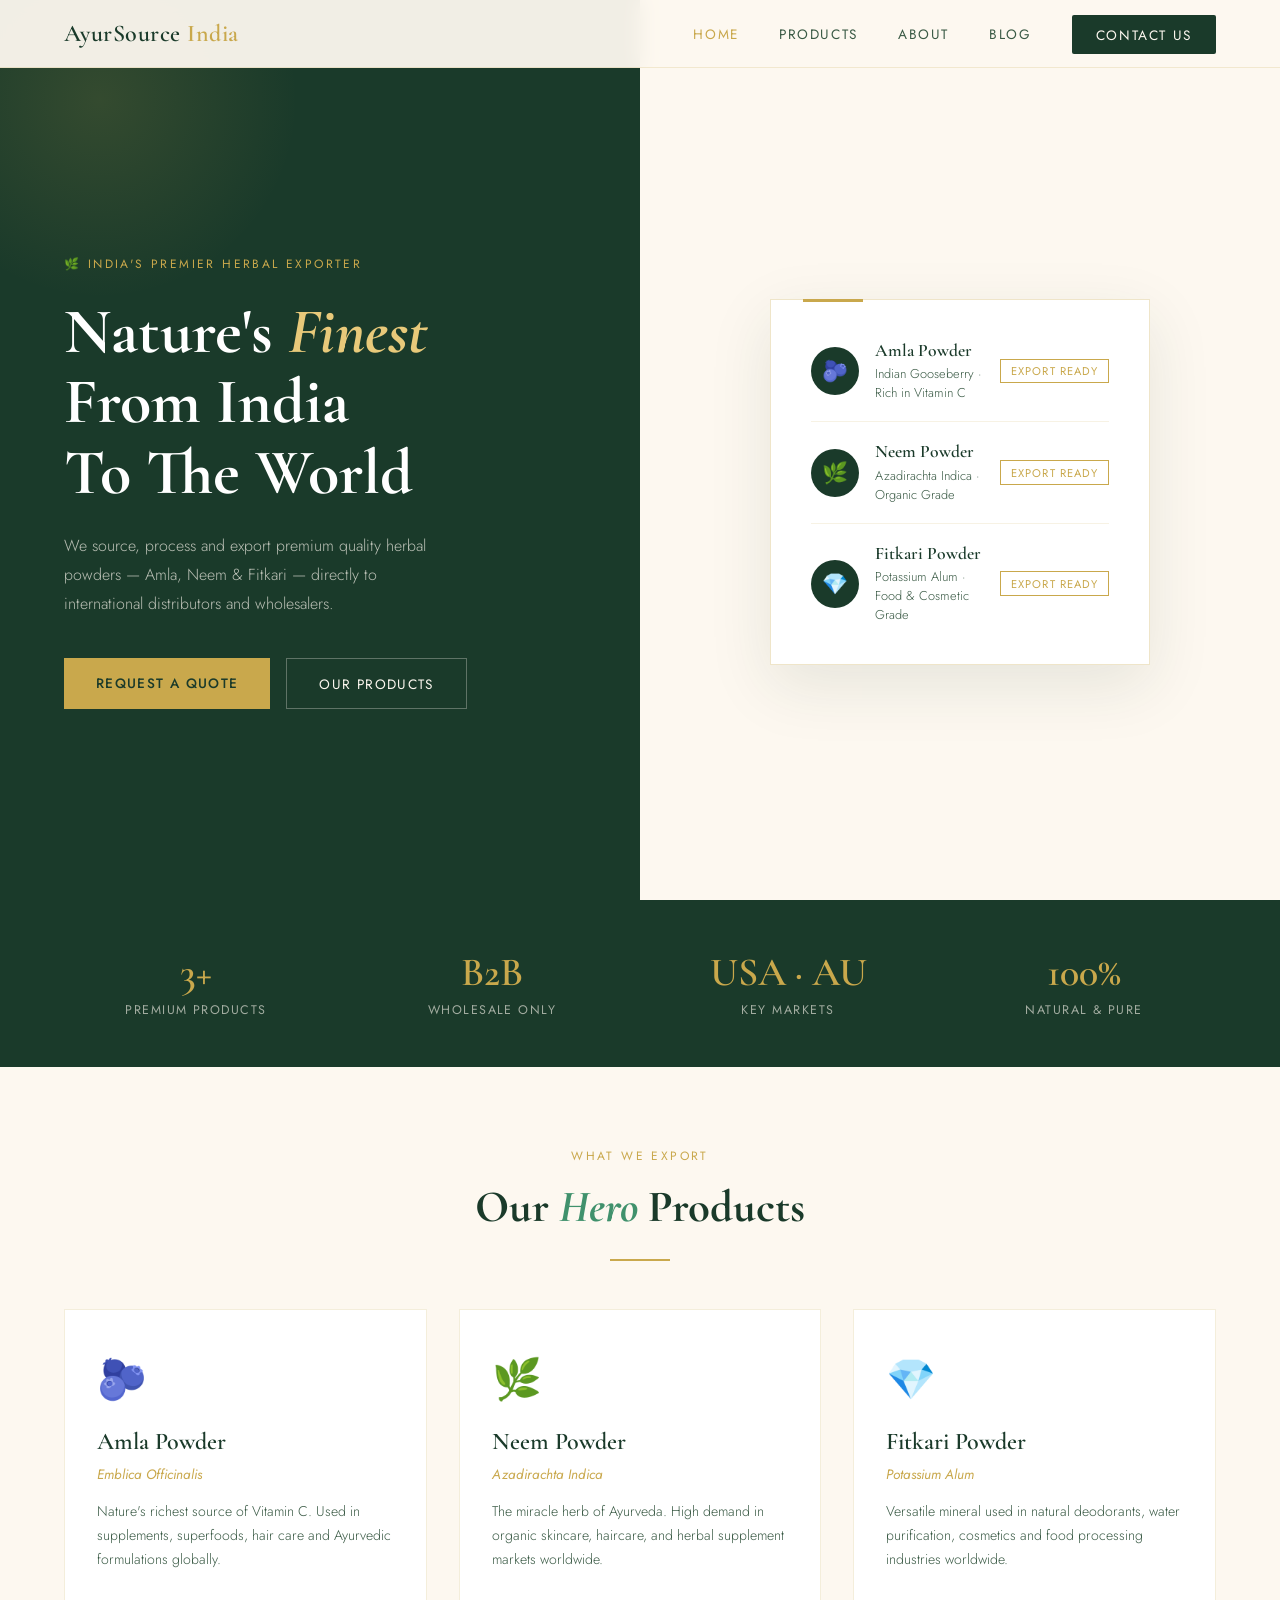
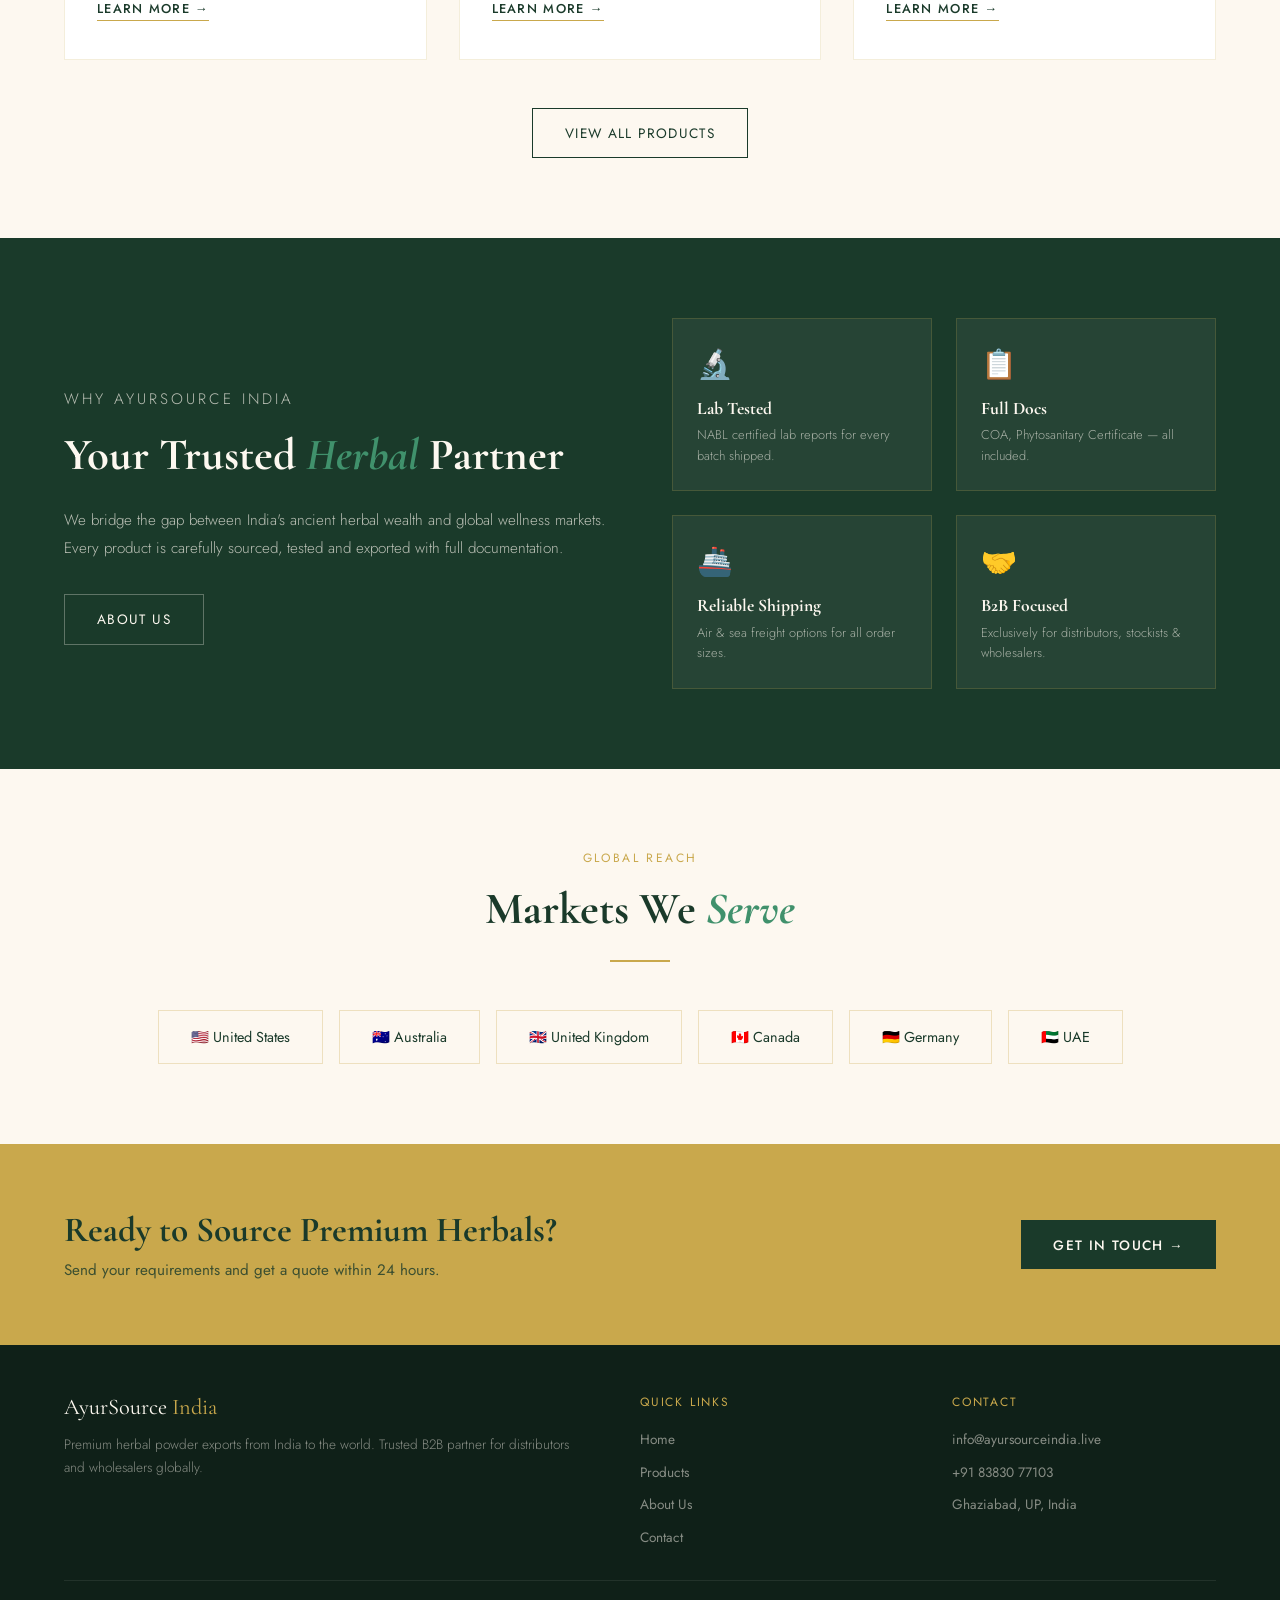
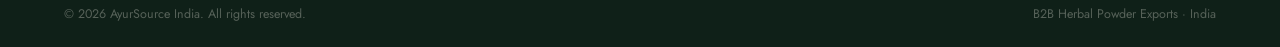
==== commit 97f78e91: "Add files via upload" ====
--- a/index.html
+++ b/index.html
@@ -97,6 +97,7 @@
     <li><a href="index.html" class="active">Home</a></li>
     <li><a href="products.html">Products</a></li>
     <li><a href="about.html">About</a></li>
+    <li><a href="blog.html">Blog</a></li>
     <li><a href="contact.html" class="nav-cta">Contact Us</a></li>
   </ul>
 </nav>
